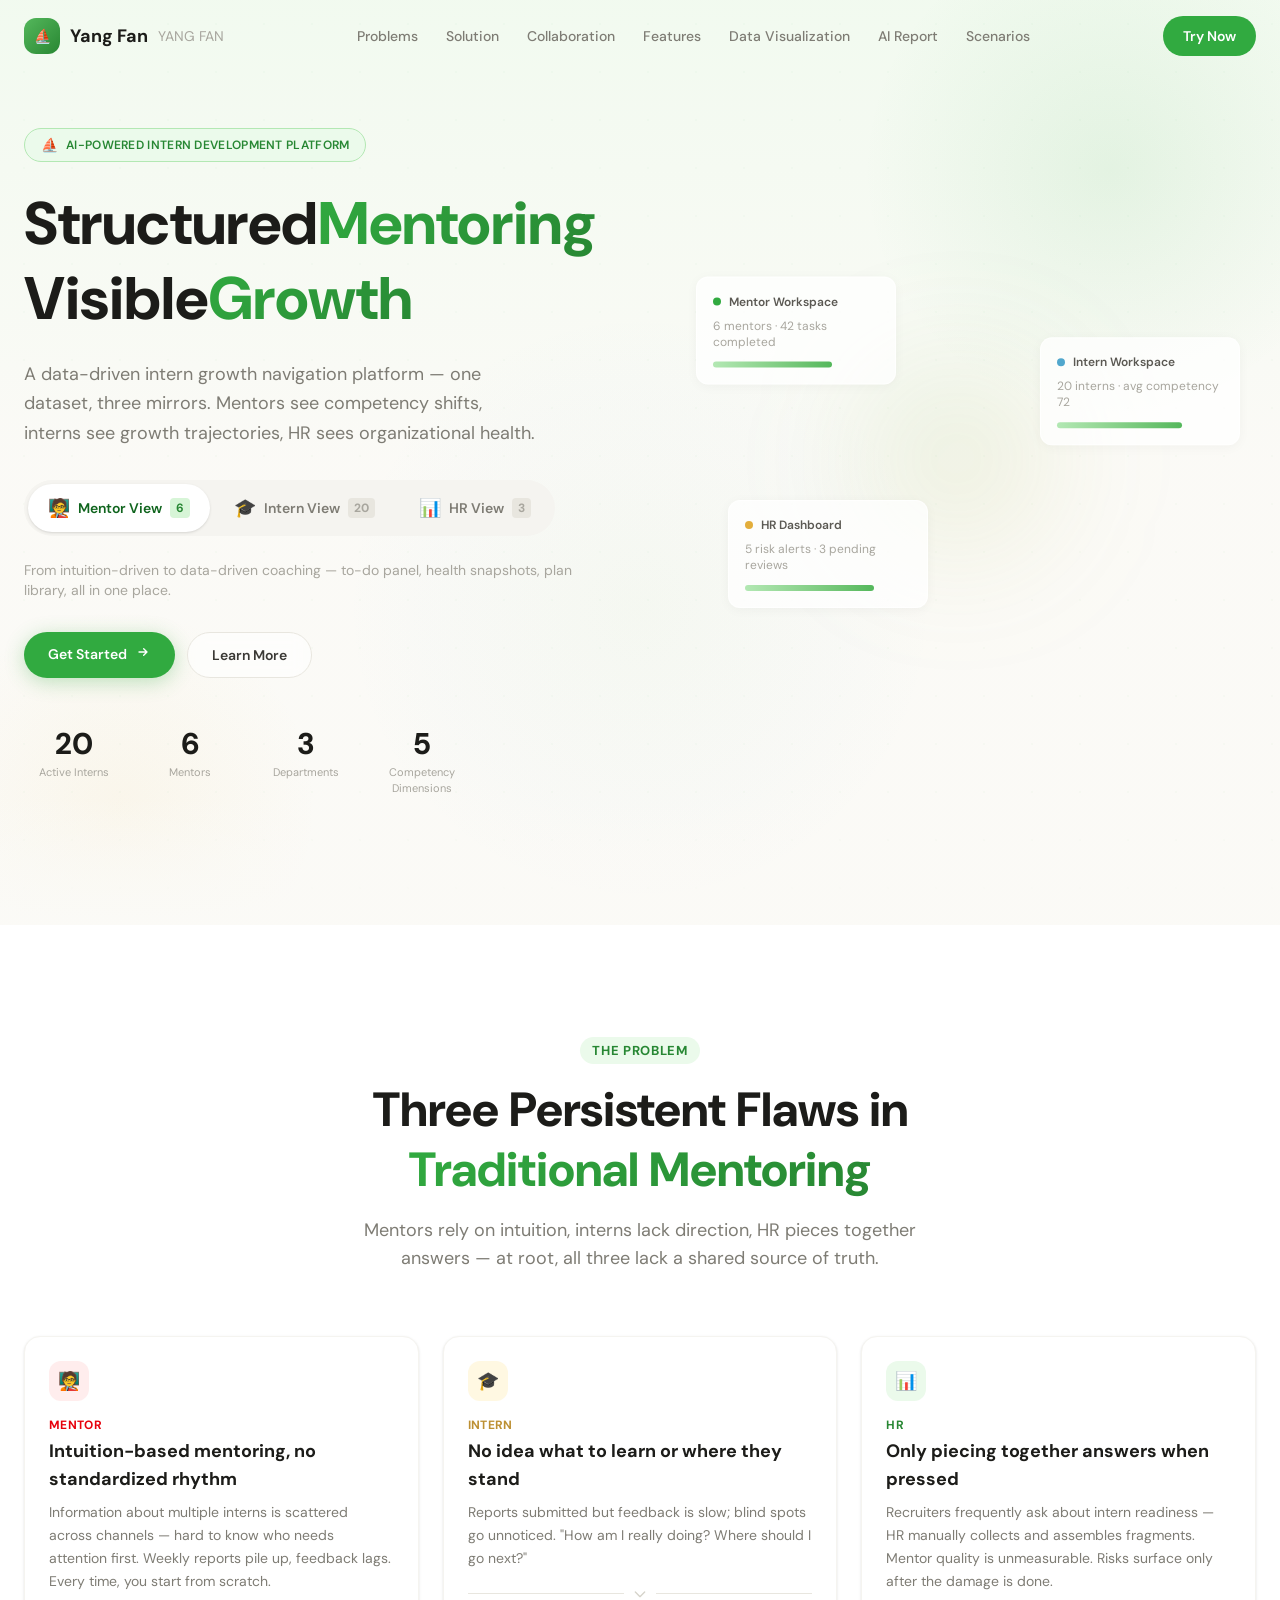
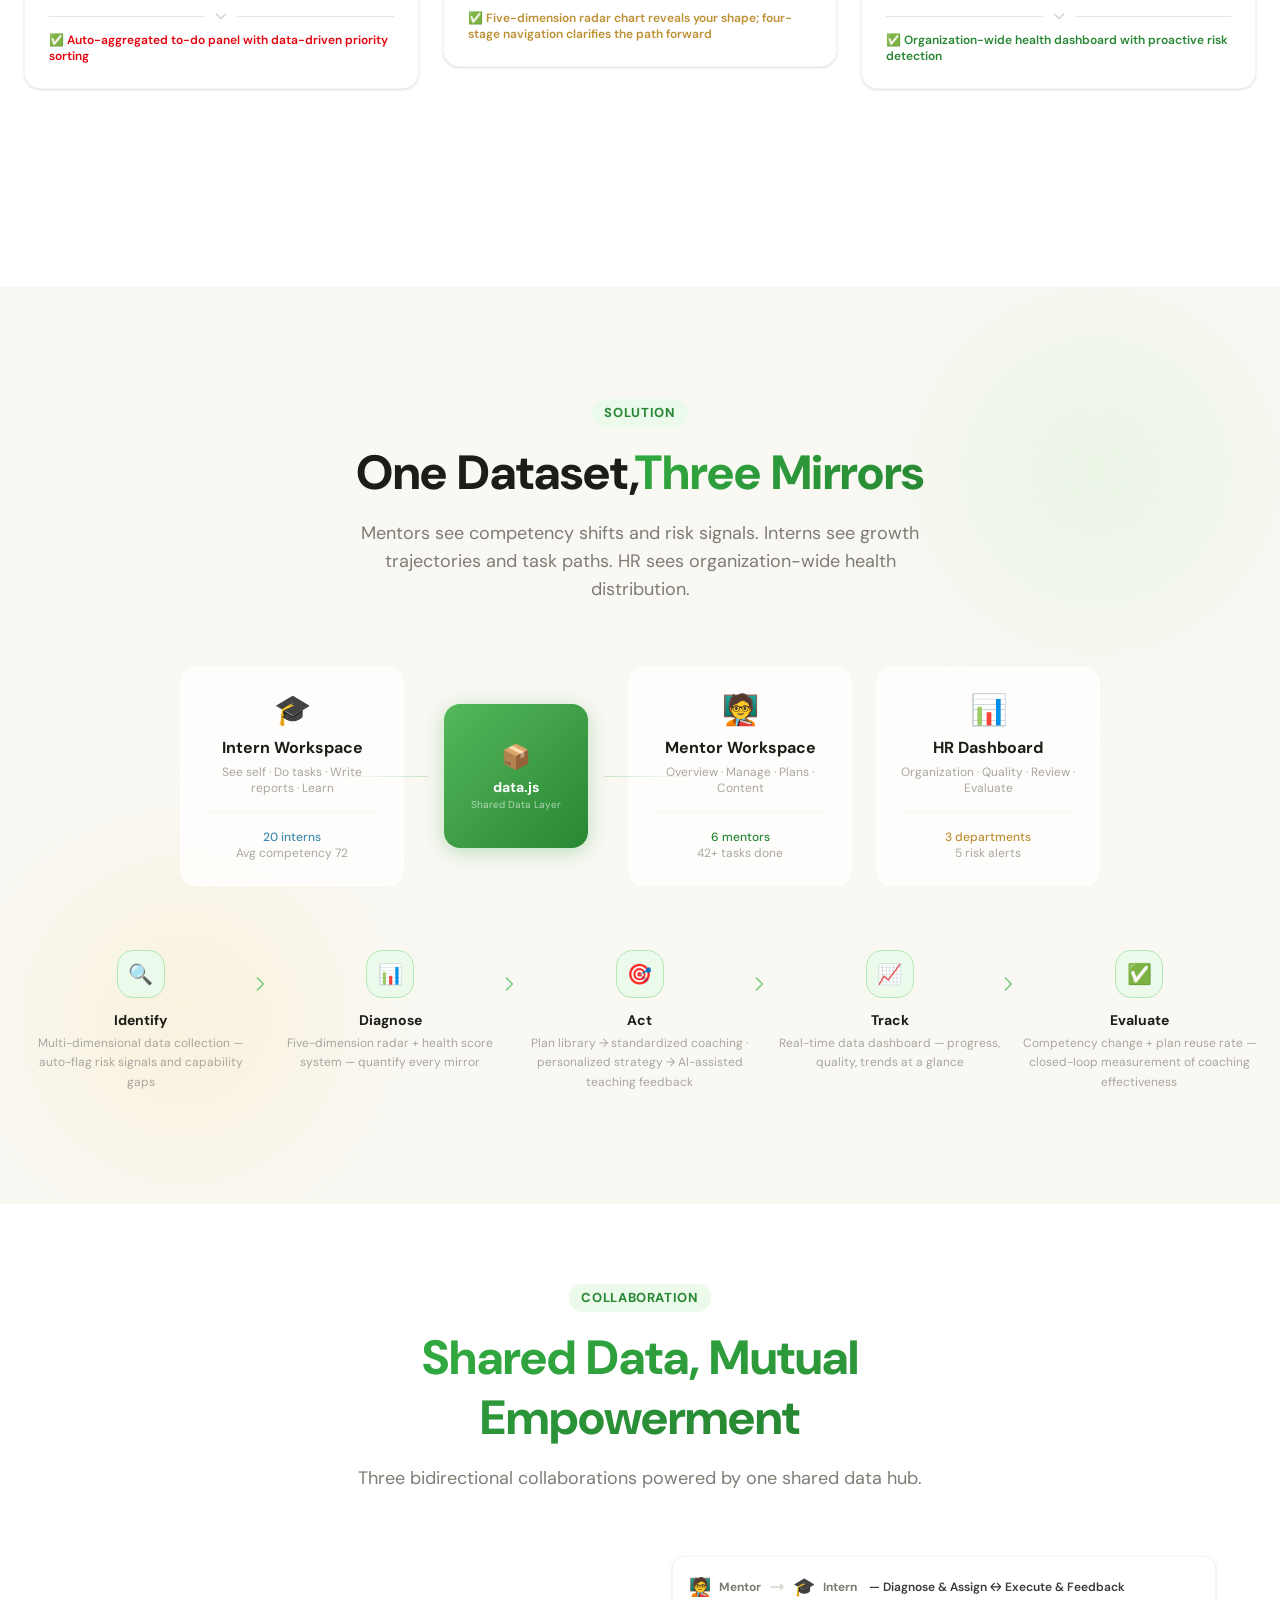
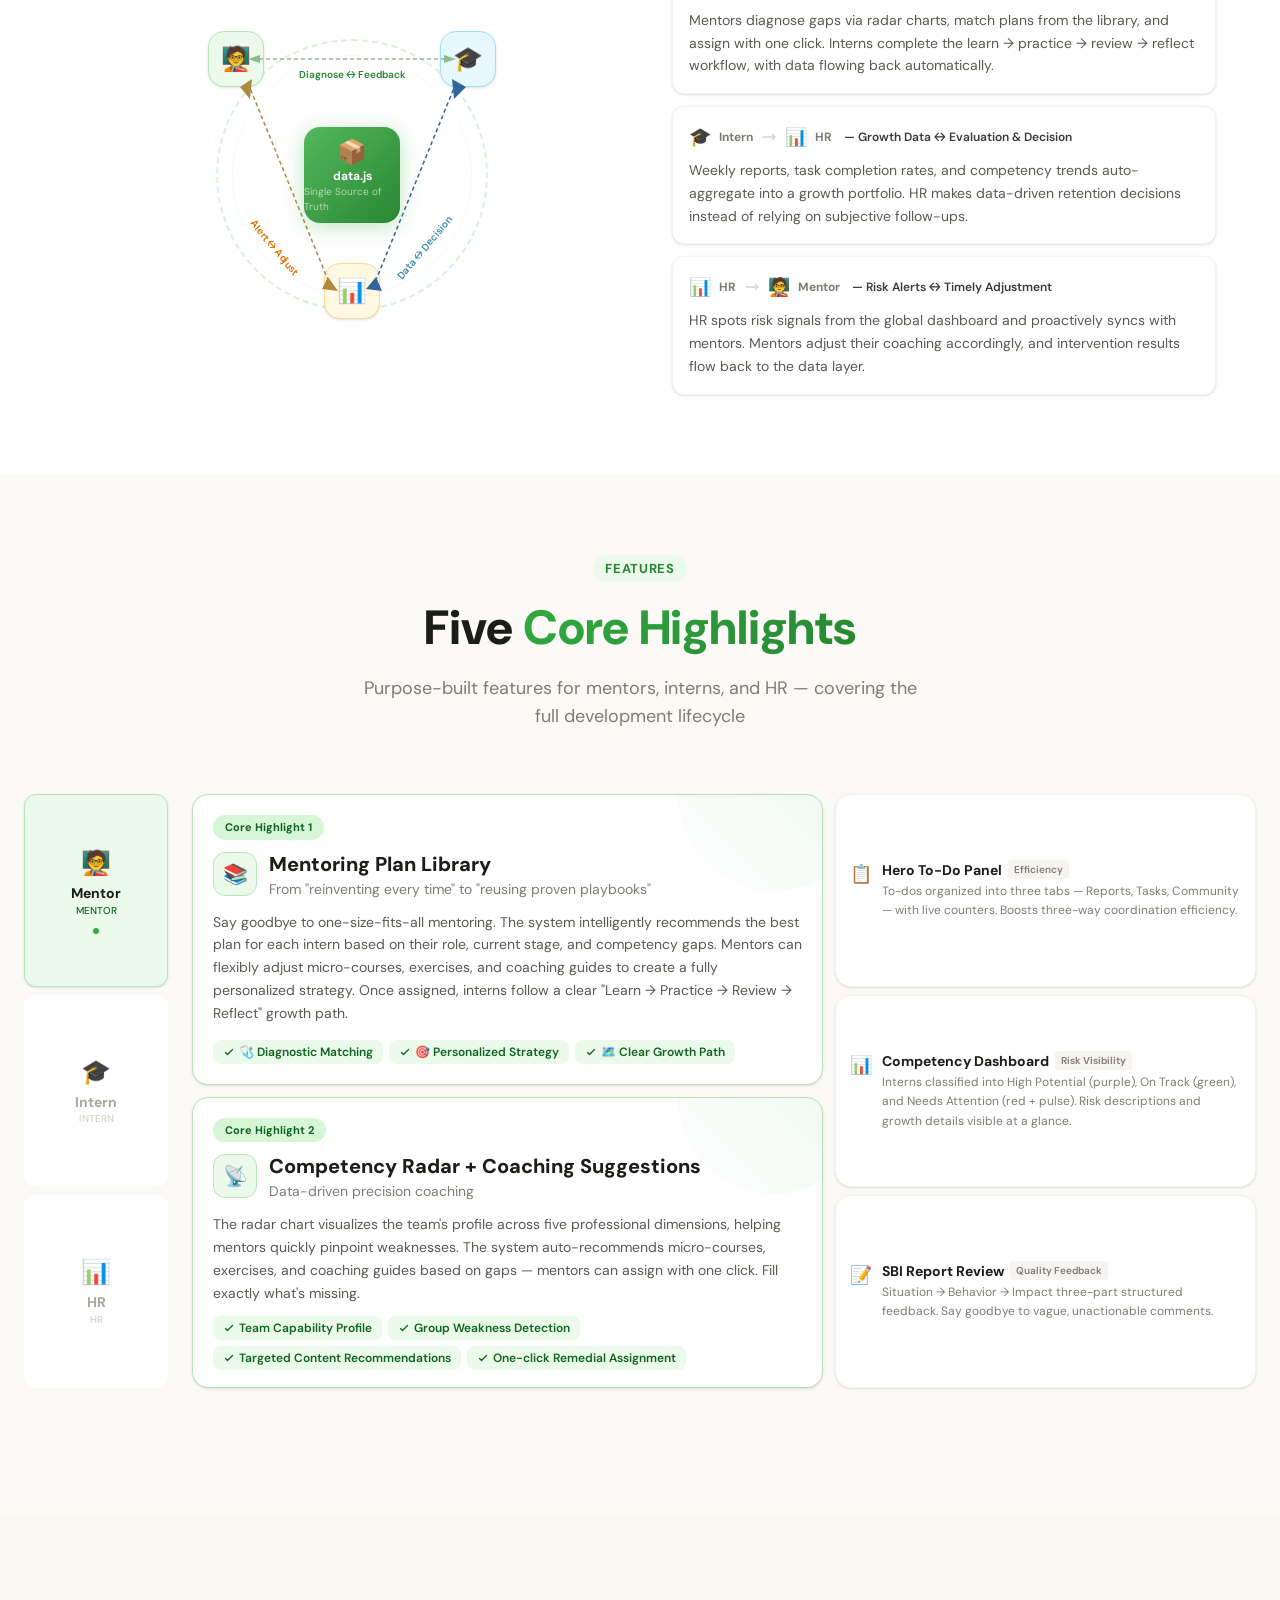
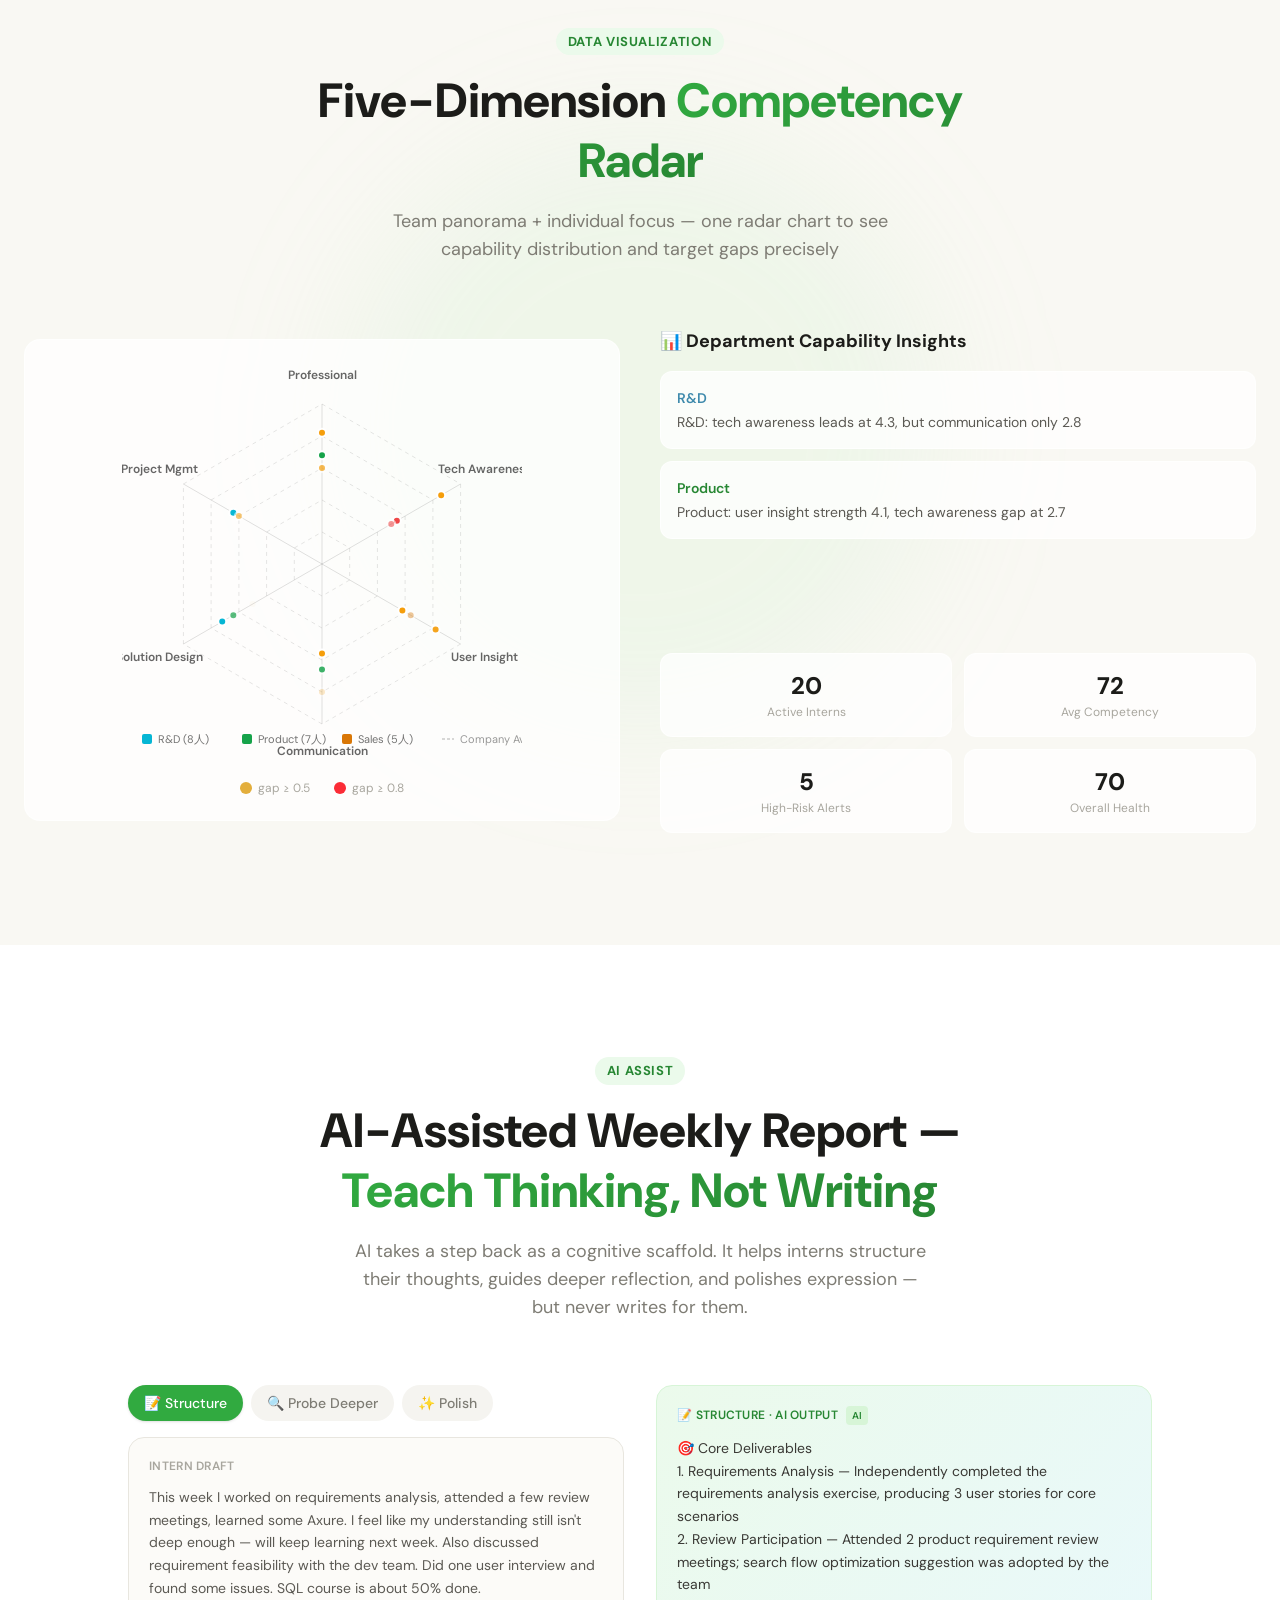
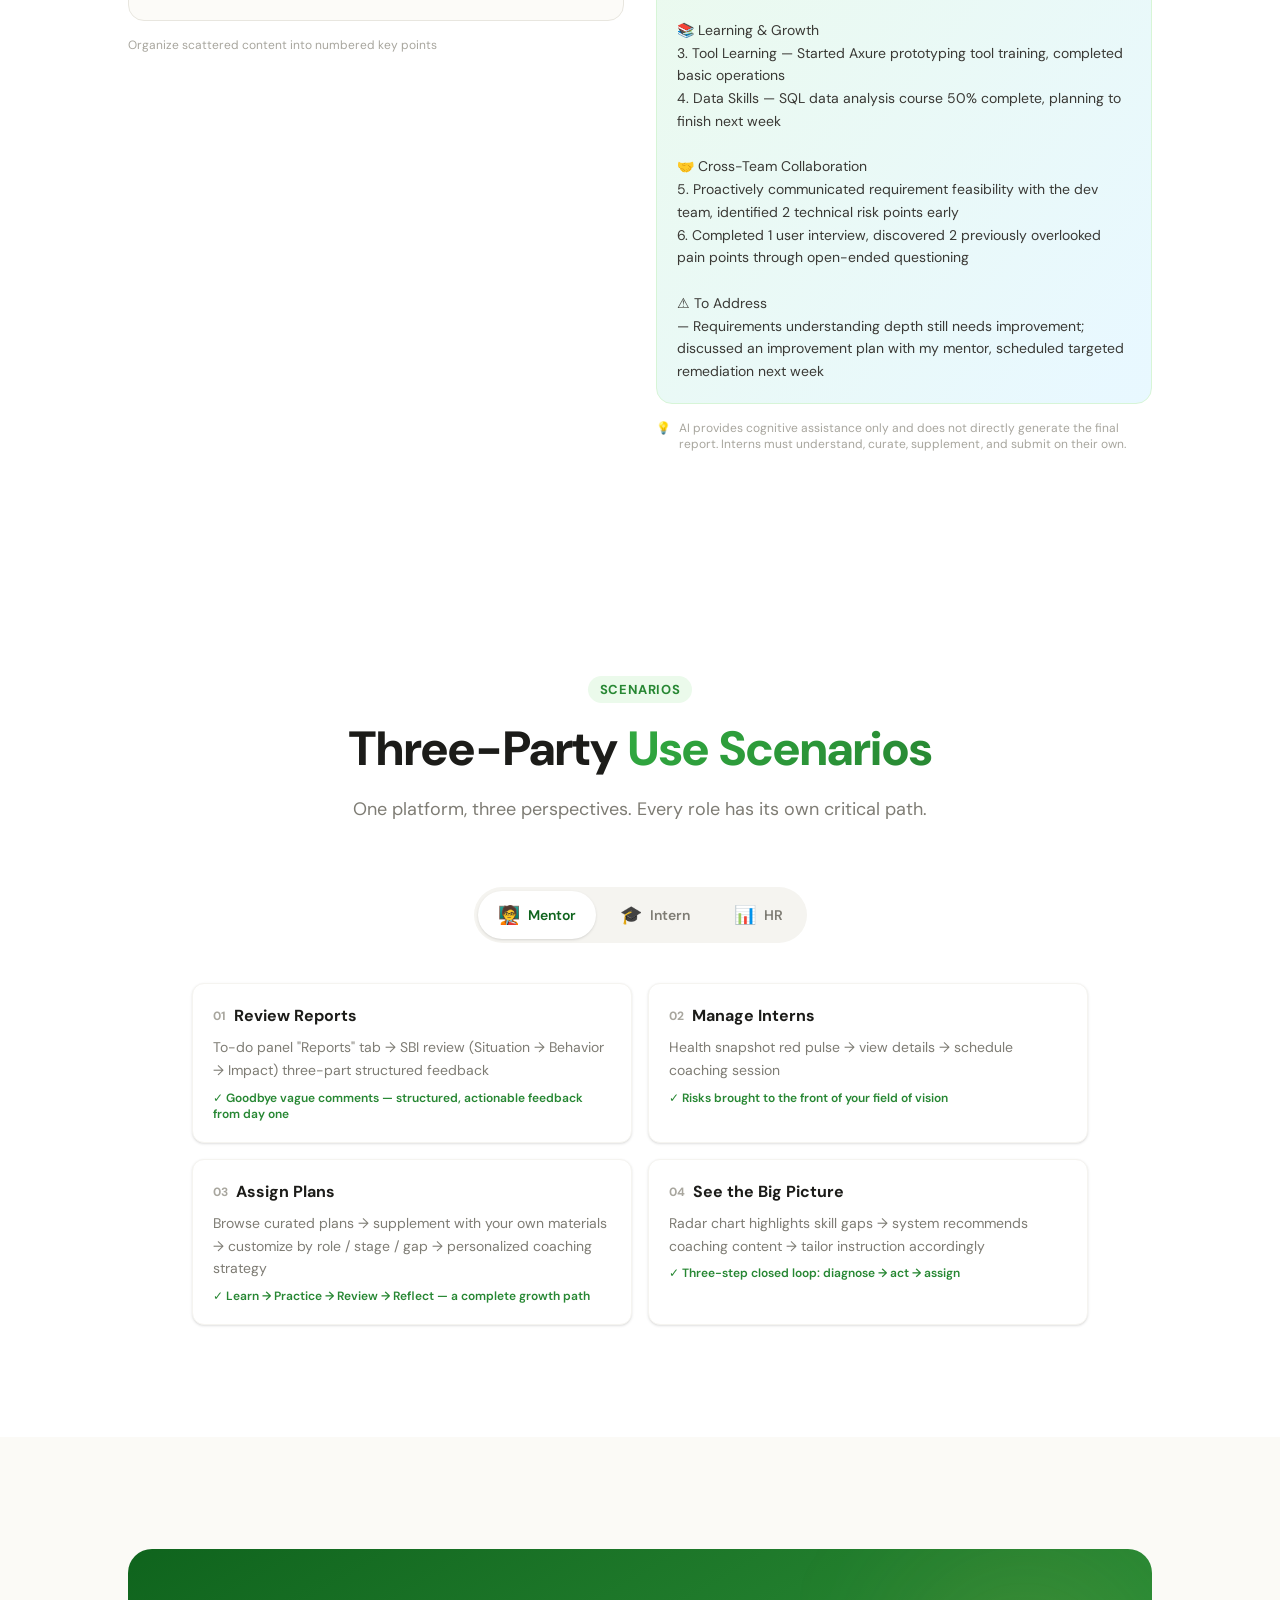
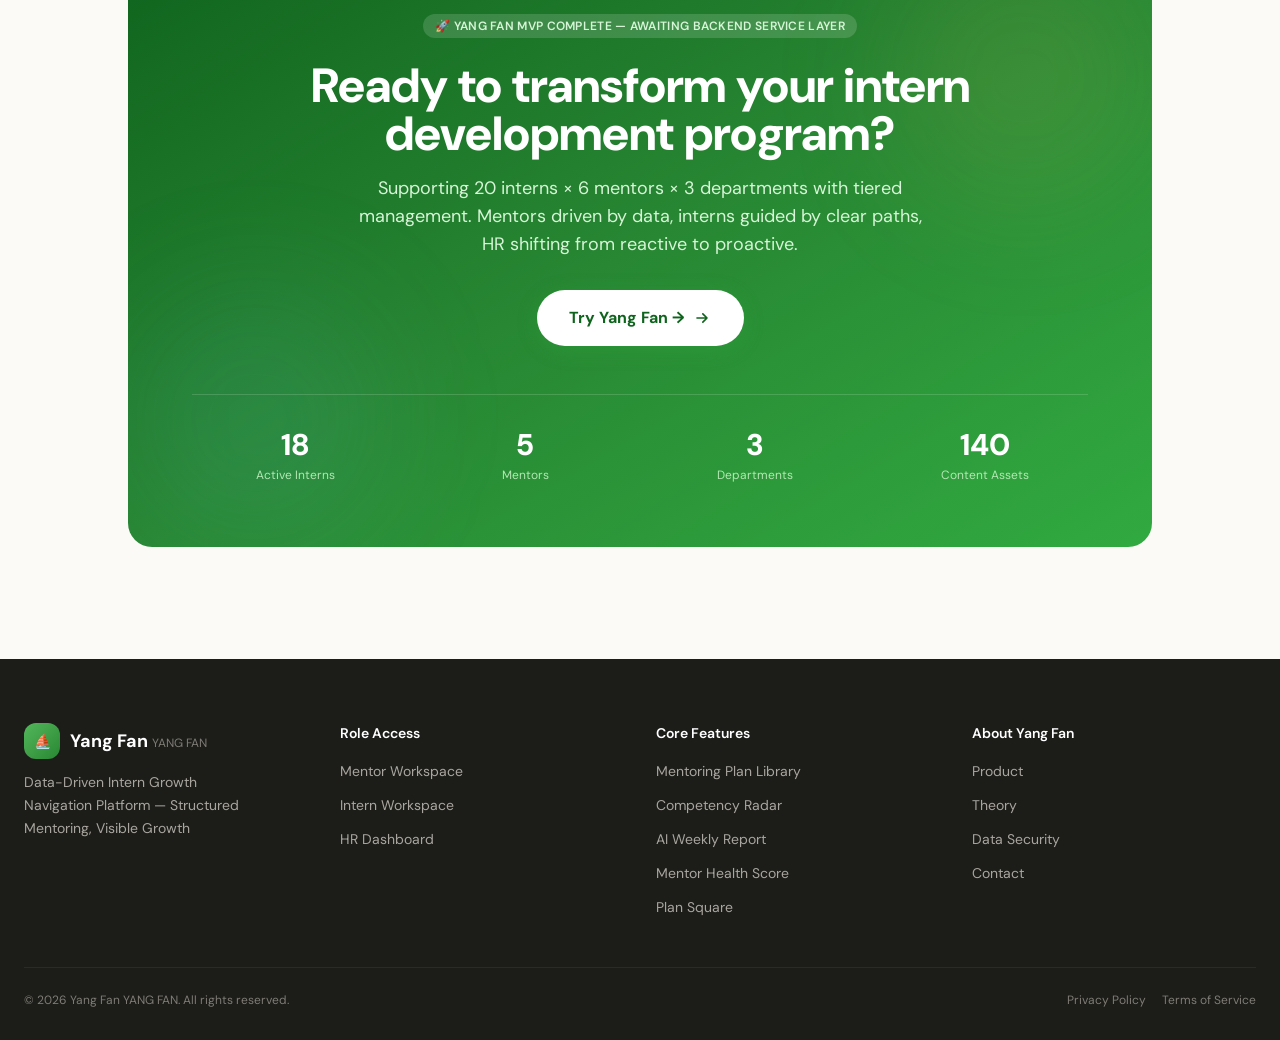
==== index.html @ 4fd3e57e "Deploy yangfan-demo-en demo" ====
<!DOCTYPE html>
<html lang="en">
<head>
  <meta charset="UTF-8" />
  <meta name="viewport" content="width=device-width, initial-scale=1.0" />
  <title>YANG FAN — AI-Driven Intern Growth Platform</title>
  <link rel="preconnect" href="https://fonts.googleapis.com" />
  <link rel="preconnect" href="https://fonts.gstatic.com" crossorigin />
  <link href="https://fonts.googleapis.com/css2?family=DM+Sans:opsz,wght@9..40,400;9..40,500;9..40,600;9..40,700;9..40,800&display=swap" rel="stylesheet" />
  <script type="module" crossorigin src="./assets/index-B3K6HtOh.js"></script>
  <link rel="stylesheet" crossorigin href="./assets/index-Dbjh-Jxw.css">
</head>
<body>
  <div id="root"></div>
</body>
</html>
---- assets/index-Dbjh-Jxw.css ----
/*! tailwindcss v4.3.1 | MIT License | https://tailwindcss.com */@layer properties{@supports (((-webkit-hyphens:none)) and (not (margin-trim:inline))) or ((-moz-orient:inline) and (not (color:rgb(from red r g b)))){*,:before,:after,::backdrop{--tw-translate-x:0;--tw-translate-y:0;--tw-translate-z:0;--tw-rotate-x:initial;--tw-rotate-y:initial;--tw-rotate-z:initial;--tw-skew-x:initial;--tw-skew-y:initial;--tw-space-y-reverse:0;--tw-border-style:solid;--tw-gradient-position:initial;--tw-gradient-from:#0000;--tw-gradient-via:#0000;--tw-gradient-to:#0000;--tw-gradient-stops:initial;--tw-gradient-via-stops:initial;--tw-gradient-from-position:0%;--tw-gradient-via-position:50%;--tw-gradient-to-position:100%;--tw-leading:initial;--tw-font-weight:initial;--tw-tracking:initial;--tw-shadow:0 0 #0000;--tw-shadow-color:initial;--tw-shadow-alpha:100%;--tw-inset-shadow:0 0 #0000;--tw-inset-shadow-color:initial;--tw-inset-shadow-alpha:100%;--tw-ring-color:initial;--tw-ring-shadow:0 0 #0000;--tw-inset-ring-color:initial;--tw-inset-ring-shadow:0 0 #0000;--tw-ring-inset:initial;--tw-ring-offset-width:0px;--tw-ring-offset-color:#fff;--tw-ring-offset-shadow:0 0 #0000;--tw-outline-style:solid;--tw-blur:initial;--tw-brightness:initial;--tw-contrast:initial;--tw-grayscale:initial;--tw-hue-rotate:initial;--tw-invert:initial;--tw-opacity:initial;--tw-saturate:initial;--tw-sepia:initial;--tw-drop-shadow:initial;--tw-drop-shadow-color:initial;--tw-drop-shadow-alpha:100%;--tw-drop-shadow-size:initial;--tw-backdrop-blur:initial;--tw-backdrop-brightness:initial;--tw-backdrop-contrast:initial;--tw-backdrop-grayscale:initial;--tw-backdrop-hue-rotate:initial;--tw-backdrop-invert:initial;--tw-backdrop-opacity:initial;--tw-backdrop-saturate:initial;--tw-backdrop-sepia:initial;--tw-duration:initial;--tw-ease:initial;--tw-scale-x:1;--tw-scale-y:1;--tw-scale-z:1}}}@layer theme{:root,:host{--font-sans:"DM Sans", "Inter", system-ui, -apple-system, "PingFang SC", "Microsoft YaHei", sans-serif;--font-mono:ui-monospace, SFMono-Regular, Menlo, Monaco, Consolas, "Liberation Mono", "Courier New", monospace;--color-red-200:oklch(88.5% .062 18.334);--color-red-500:oklch(63.7% .237 25.331);--color-red-600:oklch(57.7% .245 27.325);--color-amber-600:oklch(66.6% .179 58.318);--color-yellow-50:oklch(98% .03 90);--color-yellow-100:oklch(95% .07 88);--color-yellow-200:oklch(90% .1 86);--color-yellow-400:oklch(82% .13 85);--color-yellow-500:oklch(78% .14 83);--color-yellow-600:oklch(68% .12 82);--color-yellow-700:oklch(56% .1 80);--color-green-50:oklch(97% .025 145);--color-green-100:oklch(94% .05 145);--color-green-200:oklch(88% .09 145);--color-green-300:oklch(78% .13 145);--color-green-400:oklch(70% .16 145);--color-green-500:oklch(65% .18 145);--color-green-600:oklch(55% .15 145);--color-green-700:oklch(44% .13 145);--color-sky-50:oklch(97% .02 230);--color-sky-100:oklch(93% .04 230);--color-sky-200:oklch(87% .07 230);--color-sky-400:oklch(74% .1 230);--color-sky-500:oklch(69% .1 230);--color-sky-600:oklch(60% .09 230);--color-sky-700:oklch(48% .07 230);--color-neutral-50:oklch(98.8% .004 96);--color-neutral-100:oklch(96.8% .006 96);--color-neutral-200:oklch(92.5% .01 96);--color-neutral-300:oklch(86.5% .012 96);--color-neutral-400:oklch(72.5% .012 96);--color-neutral-500:oklch(58.5% .012 96);--color-neutral-600:oklch(46.5% .01 96);--color-neutral-700:oklch(34.5% .008 96);--color-neutral-800:oklch(22.5% .006 96);--color-white:#fff;--spacing:.25rem;--container-md:28rem;--container-lg:32rem;--container-xl:36rem;--container-2xl:42rem;--container-4xl:56rem;--container-5xl:64rem;--container-6xl:72rem;--container-7xl:80rem;--text-xs:.75rem;--text-xs--line-height:calc(1 / .75);--text-sm:.875rem;--text-sm--line-height:calc(1.25 / .875);--text-base:1rem;--text-base--line-height: 1.5 ;--text-lg:1.125rem;--text-lg--line-height:calc(1.75 / 1.125);--text-xl:1.25rem;--text-xl--line-height:calc(1.75 / 1.25);--text-2xl:1.5rem;--text-2xl--line-height:calc(2 / 1.5);--text-3xl:1.875rem;--text-3xl--line-height: 1.2 ;--text-4xl:2.25rem;--text-4xl--line-height:calc(2.5 / 2.25);--text-5xl:3rem;--text-5xl--line-height:1;--text-6xl:3.75rem;--text-6xl--line-height:1;--font-weight-normal:400;--font-weight-medium:500;--font-weight-semibold:600;--font-weight-bold:700;--font-weight-extrabold:800;--tracking-wide:.025em;--tracking-wider:.05em;--leading-tight:1.25;--leading-normal:1.5;--leading-relaxed:1.625;--radius-lg:.5rem;--radius-xl:.75rem;--radius-2xl:1rem;--radius-3xl:1.5rem;--shadow-xs:0 1px 2px 0 #0000000d;--shadow-sm:0 1px 3px 0 #0000001a, 0 1px 2px -1px #0000001a;--shadow-md:0 4px 6px -1px #0000001a, 0 2px 4px -2px #0000001a;--shadow-lg:0 10px 15px -3px #0000001a, 0 4px 6px -4px #0000001a;--shadow-xl:0 20px 25px -5px #0000001a, 0 8px 10px -6px #0000001a;--ease-in:cubic-bezier(.4, 0, 1, 1);--ease-out:cubic-bezier(0, 0, .2, 1);--ease-in-out:cubic-bezier(.4, 0, .2, 1);--blur-sm:8px;--blur-xl:24px;--blur-3xl:64px;--default-transition-duration:.15s;--default-transition-timing-function:cubic-bezier(.4, 0, .2, 1);--default-font-family:var(--font-sans);--default-mono-font-family:var(--font-mono);--color-danger-light:oklch(96% .02 18);--color-bg:oklch(98.5% .005 96);--color-bg-warm:oklch(97.8% .006 96);--shadow-card:0 4px 20px oklch(0% 0 0/.06)}}@layer base{*,:after,:before,::backdrop{box-sizing:border-box;border:0 solid;margin:0;padding:0}::file-selector-button{box-sizing:border-box;border:0 solid;margin:0;padding:0}html,:host{-webkit-text-size-adjust:100%;-moz-tab-size:4;tab-size:4;line-height:1.5;font-family:var(--default-font-family,ui-sans-serif, system-ui, sans-serif, "Apple Color Emoji", "Segoe UI Emoji", "Segoe UI Symbol", "Noto Color Emoji");font-feature-settings:var(--default-font-feature-settings,normal);font-variation-settings:var(--default-font-variation-settings,normal);-webkit-tap-highlight-color:transparent}hr{height:0;color:inherit;border-top-width:1px}abbr:where([title]){-webkit-text-decoration:underline dotted;text-decoration:underline dotted}h1,h2,h3,h4,h5,h6{font-size:inherit;font-weight:inherit}a{color:inherit;-webkit-text-decoration:inherit;text-decoration:inherit}b,strong{font-weight:bolder}code,kbd,samp,pre{font-family:var(--default-mono-font-family,ui-monospace, SFMono-Regular, Menlo, Monaco, Consolas, "Liberation Mono", "Courier New", monospace);font-feature-settings:var(--default-mono-font-feature-settings,normal);font-variation-settings:var(--default-mono-font-variation-settings,normal);font-size:1em}small{font-size:80%}sub,sup{vertical-align:baseline;font-size:75%;line-height:0;position:relative}sub{bottom:-.25em}sup{top:-.5em}table{text-indent:0;border-color:inherit;border-collapse:collapse}:-moz-focusring{outline:auto}progress{vertical-align:baseline}summary{display:list-item}ol,ul,menu{list-style:none}img,svg,video,canvas,audio,iframe,embed,object{vertical-align:middle;display:block}img,video{max-width:100%;height:auto}button,input,select,optgroup,textarea{font:inherit;font-feature-settings:inherit;font-variation-settings:inherit;letter-spacing:inherit;color:inherit;opacity:1;background-color:#0000;border-radius:0}::file-selector-button{font:inherit;font-feature-settings:inherit;font-variation-settings:inherit;letter-spacing:inherit;color:inherit;opacity:1;background-color:#0000;border-radius:0}:where(select:is([multiple],[size])) optgroup{font-weight:bolder}:where(select:is([multiple],[size])) optgroup option{padding-inline-start:20px}::file-selector-button{margin-inline-end:4px}::placeholder{opacity:1}@supports (not ((-webkit-appearance:-apple-pay-button))) or (contain-intrinsic-size:1px){::placeholder{color:currentColor}@supports (color:color-mix(in lab,red,red)){::placeholder{color:color-mix(in oklab,currentcolor 50%,transparent)}}}textarea{resize:vertical}::-webkit-search-decoration{-webkit-appearance:none}::-webkit-date-and-time-value{min-height:1lh;text-align:inherit}::-webkit-datetime-edit{display:inline-flex}::-webkit-datetime-edit-fields-wrapper{padding:0}::-webkit-datetime-edit{padding-block:0}::-webkit-datetime-edit-year-field{padding-block:0}::-webkit-datetime-edit-month-field{padding-block:0}::-webkit-datetime-edit-day-field{padding-block:0}::-webkit-datetime-edit-hour-field{padding-block:0}::-webkit-datetime-edit-minute-field{padding-block:0}::-webkit-datetime-edit-second-field{padding-block:0}::-webkit-datetime-edit-millisecond-field{padding-block:0}::-webkit-datetime-edit-meridiem-field{padding-block:0}::-webkit-calendar-picker-indicator{line-height:1}:-moz-ui-invalid{box-shadow:none}button,input:where([type=button],[type=reset],[type=submit]){-webkit-appearance:button;-moz-appearance:button;appearance:button}::file-selector-button{-webkit-appearance:button;-moz-appearance:button;appearance:button}::-webkit-inner-spin-button{height:auto}::-webkit-outer-spin-button{height:auto}[hidden]:where(:not([hidden=until-found])){display:none!important}html{scroll-behavior:smooth;font-family:var(--font-sans)}body{background-color:var(--color-bg);color:var(--color-neutral-800);-webkit-font-smoothing:antialiased;-moz-osx-font-smoothing:grayscale}::selection{color:var(--color-green-700);background-color:#31aa4033}}@layer components;@layer utilities{.pointer-events-none{pointer-events:none}.collapse{visibility:collapse}.visible{visibility:visible}.absolute{position:absolute}.fixed{position:fixed}.relative{position:relative}.inset-0{top:0;right:0;bottom:0;left:0}.inset-2{inset:calc(var(--spacing) * 2)}.inset-6{inset:calc(var(--spacing) * 6)}.-top-20{top:calc(var(--spacing) * -20)}.top-0{top:0}.top-1\/2{top:50%}.top-1\/3{top:33.3333%}.top-4{top:calc(var(--spacing) * 4)}.top-6{top:calc(var(--spacing) * 6)}.top-9{top:calc(var(--spacing) * 9)}.top-10{top:calc(var(--spacing) * 10)}.top-20{top:calc(var(--spacing) * 20)}.-right-3{right:calc(var(--spacing) * -3)}.-right-20{right:calc(var(--spacing) * -20)}.-right-28{right:calc(var(--spacing) * -28)}.right-0{right:0}.right-4{right:calc(var(--spacing) * 4)}.right-8{right:calc(var(--spacing) * 8)}.right-10{right:calc(var(--spacing) * 10)}.-bottom-20{bottom:calc(var(--spacing) * -20)}.bottom-0{bottom:0}.bottom-10{bottom:calc(var(--spacing) * 10)}.bottom-12{bottom:calc(var(--spacing) * 12)}.bottom-16{bottom:calc(var(--spacing) * 16)}.-left-20{left:calc(var(--spacing) * -20)}.-left-28{left:calc(var(--spacing) * -28)}.left-0{left:0}.left-1\/2{left:50%}.left-8{left:calc(var(--spacing) * 8)}.left-10{left:calc(var(--spacing) * 10)}.left-16{left:calc(var(--spacing) * 16)}.z-10{z-index:10}.z-50{z-index:50}.col-span-2{grid-column:span 2/span 2}.container{width:100%}@media(min-width:40rem){.container{max-width:40rem}}@media(min-width:48rem){.container{max-width:48rem}}@media(min-width:64rem){.container{max-width:64rem}}@media(min-width:80rem){.container{max-width:80rem}}@media(min-width:96rem){.container{max-width:96rem}}.mx-auto{margin-inline:auto}.mt-0\.5{margin-top:calc(var(--spacing) * .5)}.mt-1{margin-top:var(--spacing)}.mt-2{margin-top:calc(var(--spacing) * 2)}.mt-3{margin-top:calc(var(--spacing) * 3)}.mt-4{margin-top:calc(var(--spacing) * 4)}.mt-12{margin-top:calc(var(--spacing) * 12)}.mt-auto{margin-top:auto}.mb-0\.5{margin-bottom:calc(var(--spacing) * .5)}.mb-1{margin-bottom:var(--spacing)}.mb-2{margin-bottom:calc(var(--spacing) * 2)}.mb-3{margin-bottom:calc(var(--spacing) * 3)}.mb-4{margin-bottom:calc(var(--spacing) * 4)}.mb-6{margin-bottom:calc(var(--spacing) * 6)}.mb-8{margin-bottom:calc(var(--spacing) * 8)}.mb-10{margin-bottom:calc(var(--spacing) * 10)}.mb-12{margin-bottom:calc(var(--spacing) * 12)}.mb-16{margin-bottom:calc(var(--spacing) * 16)}.ml-1{margin-left:var(--spacing)}.ml-2{margin-left:calc(var(--spacing) * 2)}.block{display:block}.contents{display:contents}.flex{display:flex}.grid{display:grid}.hidden{display:none}.inline{display:inline}.inline-block{display:inline-block}.inline-flex{display:inline-flex}.table{display:table}.table-row{display:table-row}.h-1\.5{height:calc(var(--spacing) * 1.5)}.h-2{height:calc(var(--spacing) * 2)}.h-3{height:calc(var(--spacing) * 3)}.h-4{height:calc(var(--spacing) * 4)}.h-5{height:calc(var(--spacing) * 5)}.h-9{height:calc(var(--spacing) * 9)}.h-10{height:calc(var(--spacing) * 10)}.h-11{height:calc(var(--spacing) * 11)}.h-12{height:calc(var(--spacing) * 12)}.h-14{height:calc(var(--spacing) * 14)}.h-16{height:calc(var(--spacing) * 16)}.h-24{height:calc(var(--spacing) * 24)}.h-28{height:calc(var(--spacing) * 28)}.h-32{height:calc(var(--spacing) * 32)}.h-48{height:calc(var(--spacing) * 48)}.h-64{height:calc(var(--spacing) * 64)}.h-72{height:calc(var(--spacing) * 72)}.h-\[400px\]{height:400px}.h-\[500px\]{height:500px}.h-\[600px\]{height:600px}.h-auto{height:auto}.h-full{height:100%}.h-px{height:1px}.min-h-\[280px\]{min-height:280px}.min-h-screen{min-height:100vh}.w-1\.5{width:calc(var(--spacing) * 1.5)}.w-2{width:calc(var(--spacing) * 2)}.w-3{width:calc(var(--spacing) * 3)}.w-4{width:calc(var(--spacing) * 4)}.w-5{width:calc(var(--spacing) * 5)}.w-9{width:calc(var(--spacing) * 9)}.w-10{width:calc(var(--spacing) * 10)}.w-11{width:calc(var(--spacing) * 11)}.w-12{width:calc(var(--spacing) * 12)}.w-14{width:calc(var(--spacing) * 14)}.w-24{width:calc(var(--spacing) * 24)}.w-28{width:calc(var(--spacing) * 28)}.w-48{width:calc(var(--spacing) * 48)}.w-64{width:calc(var(--spacing) * 64)}.w-72{width:calc(var(--spacing) * 72)}.w-\[400px\]{width:400px}.w-\[500px\]{width:500px}.w-\[600px\]{width:600px}.w-full{width:100%}.max-w-2xl{max-width:var(--container-2xl)}.max-w-4xl{max-width:var(--container-4xl)}.max-w-5xl{max-width:var(--container-5xl)}.max-w-6xl{max-width:var(--container-6xl)}.max-w-7xl{max-width:var(--container-7xl)}.max-w-56{max-width:calc(var(--spacing) * 56)}.max-w-\[400px\]{max-width:400px}.max-w-lg{max-width:var(--container-lg)}.max-w-md{max-width:var(--container-md)}.max-w-xl{max-width:var(--container-xl)}.min-w-0{min-width:0}.flex-1{flex:1}.flex-shrink{flex-shrink:1}.shrink-0{flex-shrink:0}.-translate-x-1\/2{--tw-translate-x: -50% ;translate:var(--tw-translate-x) var(--tw-translate-y)}.translate-x-1\/4{--tw-translate-x: 25% ;translate:var(--tw-translate-x) var(--tw-translate-y)}.-translate-y-1\/2{--tw-translate-y: -50% ;translate:var(--tw-translate-x) var(--tw-translate-y)}.-rotate-\[50deg\]{rotate:-50deg}.rotate-\[50deg\]{rotate:50deg}.transform{transform:var(--tw-rotate-x,) var(--tw-rotate-y,) var(--tw-rotate-z,) var(--tw-skew-x,) var(--tw-skew-y,)}.resize{resize:both}.grid-cols-1{grid-template-columns:repeat(1,minmax(0,1fr))}.grid-cols-2{grid-template-columns:repeat(2,minmax(0,1fr))}.grid-cols-4{grid-template-columns:repeat(4,minmax(0,1fr))}.flex-col{flex-direction:column}.flex-wrap{flex-wrap:wrap}.items-center{align-items:center}.items-start{align-items:flex-start}.justify-between{justify-content:space-between}.justify-center{justify-content:center}.gap-1{gap:var(--spacing)}.gap-1\.5{gap:calc(var(--spacing) * 1.5)}.gap-2{gap:calc(var(--spacing) * 2)}.gap-2\.5{gap:calc(var(--spacing) * 2.5)}.gap-3{gap:calc(var(--spacing) * 3)}.gap-4{gap:calc(var(--spacing) * 4)}.gap-6{gap:calc(var(--spacing) * 6)}.gap-8{gap:calc(var(--spacing) * 8)}.gap-10{gap:calc(var(--spacing) * 10)}.gap-12{gap:calc(var(--spacing) * 12)}:where(.space-y-2\.5>:not(:last-child)){--tw-space-y-reverse:0;margin-block-start:calc(calc(var(--spacing) * 2.5) * var(--tw-space-y-reverse));margin-block-end:calc(calc(var(--spacing) * 2.5) * calc(1 - var(--tw-space-y-reverse)))}:where(.space-y-4>:not(:last-child)){--tw-space-y-reverse:0;margin-block-start:calc(calc(var(--spacing) * 4) * var(--tw-space-y-reverse));margin-block-end:calc(calc(var(--spacing) * 4) * calc(1 - var(--tw-space-y-reverse)))}:where(.space-y-6>:not(:last-child)){--tw-space-y-reverse:0;margin-block-start:calc(calc(var(--spacing) * 6) * var(--tw-space-y-reverse));margin-block-end:calc(calc(var(--spacing) * 6) * calc(1 - var(--tw-space-y-reverse)))}.self-start{align-self:flex-start}.overflow-hidden{overflow:hidden}.rounded{border-radius:.25rem}.rounded-2xl{border-radius:var(--radius-2xl)}.rounded-3xl{border-radius:var(--radius-3xl)}.rounded-full{border-radius:3.40282e38px}.rounded-lg{border-radius:var(--radius-lg)}.rounded-xl{border-radius:var(--radius-xl)}.border{border-style:var(--tw-border-style);border-width:1px}.border-2{border-style:var(--tw-border-style);border-width:2px}.border-t{border-top-style:var(--tw-border-style);border-top-width:1px}.border-dashed{--tw-border-style:dashed;border-style:dashed}.border-green-100{border-color:var(--color-green-100)}.border-green-100\/30{border-color:#d7f5d74d}@supports (color:color-mix(in lab,red,red)){.border-green-100\/30{border-color:color-mix(in oklab,var(--color-green-100) 30%,transparent)}}.border-green-200{border-color:var(--color-green-200)}.border-green-200\/50{border-color:#b3e8b380}@supports (color:color-mix(in lab,red,red)){.border-green-200\/50{border-color:color-mix(in oklab,var(--color-green-200) 50%,transparent)}}.border-neutral-100{border-color:var(--color-neutral-100)}.border-neutral-200{border-color:var(--color-neutral-200)}.border-neutral-700\/50{border-color:#3a393580}@supports (color:color-mix(in lab,red,red)){.border-neutral-700\/50{border-color:color-mix(in oklab,var(--color-neutral-700) 50%,transparent)}}.border-red-200{border-color:var(--color-red-200)}.border-sky-100{border-color:var(--color-sky-100)}.border-sky-200{border-color:var(--color-sky-200)}.border-transparent{border-color:#0000}.border-white\/15{border-color:#ffffff26}@supports (color:color-mix(in lab,red,red)){.border-white\/15{border-color:color-mix(in oklab,var(--color-white) 15%,transparent)}}.border-white\/20{border-color:#fff3}@supports (color:color-mix(in lab,red,red)){.border-white\/20{border-color:color-mix(in oklab,var(--color-white) 20%,transparent)}}.border-white\/80{border-color:#fffc}@supports (color:color-mix(in lab,red,red)){.border-white\/80{border-color:color-mix(in oklab,var(--color-white) 80%,transparent)}}.border-yellow-100{border-color:var(--color-yellow-100)}.border-yellow-200{border-color:var(--color-yellow-200)}.border-t-green-500{border-top-color:var(--color-green-500)}.border-t-red-500{border-top-color:var(--color-red-500)}.border-t-yellow-500{border-top-color:var(--color-yellow-500)}.bg-bg{background-color:var(--color-bg)}.bg-bg-warm{background-color:var(--color-bg-warm)}.bg-danger-light{background-color:var(--color-danger-light)}.bg-green-50{background-color:var(--color-green-50)}.bg-green-100{background-color:var(--color-green-100)}.bg-green-200\/15{background-color:#b3e8b326}@supports (color:color-mix(in lab,red,red)){.bg-green-200\/15{background-color:color-mix(in oklab,var(--color-green-200) 15%,transparent)}}.bg-green-200\/20{background-color:#b3e8b333}@supports (color:color-mix(in lab,red,red)){.bg-green-200\/20{background-color:color-mix(in oklab,var(--color-green-200) 20%,transparent)}}.bg-green-400{background-color:var(--color-green-400)}.bg-green-400\/30{background-color:#54b85b4d}@supports (color:color-mix(in lab,red,red)){.bg-green-400\/30{background-color:color-mix(in oklab,var(--color-green-400) 30%,transparent)}}.bg-green-500{background-color:var(--color-green-500)}.bg-green-500\/20{background-color:#31aa4033}@supports (color:color-mix(in lab,red,red)){.bg-green-500\/20{background-color:color-mix(in oklab,var(--color-green-500) 20%,transparent)}}.bg-green-500\/30{background-color:#31aa404d}@supports (color:color-mix(in lab,red,red)){.bg-green-500\/30{background-color:color-mix(in oklab,var(--color-green-500) 30%,transparent)}}.bg-neutral-50{background-color:var(--color-neutral-50)}.bg-neutral-100{background-color:var(--color-neutral-100)}.bg-neutral-200{background-color:var(--color-neutral-200)}.bg-neutral-800{background-color:var(--color-neutral-800)}.bg-red-500{background-color:var(--color-red-500)}.bg-sky-50{background-color:var(--color-sky-50)}.bg-sky-100{background-color:var(--color-sky-100)}.bg-sky-400\/10{background-color:#61b7de1a}@supports (color:color-mix(in lab,red,red)){.bg-sky-400\/10{background-color:color-mix(in oklab,var(--color-sky-400) 10%,transparent)}}.bg-sky-500{background-color:var(--color-sky-500)}.bg-transparent{background-color:#0000}.bg-white{background-color:var(--color-white)}.bg-white\/10{background-color:#ffffff1a}@supports (color:color-mix(in lab,red,red)){.bg-white\/10{background-color:color-mix(in oklab,var(--color-white) 10%,transparent)}}.bg-white\/15{background-color:#ffffff26}@supports (color:color-mix(in lab,red,red)){.bg-white\/15{background-color:color-mix(in oklab,var(--color-white) 15%,transparent)}}.bg-white\/50{background-color:#ffffff80}@supports (color:color-mix(in lab,red,red)){.bg-white\/50{background-color:color-mix(in oklab,var(--color-white) 50%,transparent)}}.bg-white\/60{background-color:#fff9}@supports (color:color-mix(in lab,red,red)){.bg-white\/60{background-color:color-mix(in oklab,var(--color-white) 60%,transparent)}}.bg-white\/80{background-color:#fffc}@supports (color:color-mix(in lab,red,red)){.bg-white\/80{background-color:color-mix(in oklab,var(--color-white) 80%,transparent)}}.bg-yellow-50{background-color:var(--color-yellow-50)}.bg-yellow-100{background-color:var(--color-yellow-100)}.bg-yellow-200\/20{background-color:#fcda9033}@supports (color:color-mix(in lab,red,red)){.bg-yellow-200\/20{background-color:color-mix(in oklab,var(--color-yellow-200) 20%,transparent)}}.bg-yellow-400\/10{background-color:#ebbd571a}@supports (color:color-mix(in lab,red,red)){.bg-yellow-400\/10{background-color:color-mix(in oklab,var(--color-yellow-400) 10%,transparent)}}.bg-yellow-500{background-color:var(--color-yellow-500)}.bg-gradient-to-b{--tw-gradient-position:to bottom in oklab;background-image:linear-gradient(var(--tw-gradient-stops))}.bg-gradient-to-bl{--tw-gradient-position:to bottom left in oklab;background-image:linear-gradient(var(--tw-gradient-stops))}.bg-gradient-to-br{--tw-gradient-position:to bottom right in oklab;background-image:linear-gradient(var(--tw-gradient-stops))}.bg-gradient-to-l{--tw-gradient-position:to left in oklab;background-image:linear-gradient(var(--tw-gradient-stops))}.bg-gradient-to-r{--tw-gradient-position:to right in oklab;background-image:linear-gradient(var(--tw-gradient-stops))}.bg-gradient-to-t{--tw-gradient-position:to top in oklab;background-image:linear-gradient(var(--tw-gradient-stops))}.from-bg{--tw-gradient-from:var(--color-bg);--tw-gradient-stops:var(--tw-gradient-via-stops,var(--tw-gradient-position), var(--tw-gradient-from) var(--tw-gradient-from-position), var(--tw-gradient-to) var(--tw-gradient-to-position))}.from-green-50{--tw-gradient-from:var(--color-green-50);--tw-gradient-stops:var(--tw-gradient-via-stops,var(--tw-gradient-position), var(--tw-gradient-from) var(--tw-gradient-from-position), var(--tw-gradient-to) var(--tw-gradient-to-position))}.from-green-50\/60{--tw-gradient-from:#ebfaeb99}@supports (color:color-mix(in lab,red,red)){.from-green-50\/60{--tw-gradient-from:color-mix(in oklab, var(--color-green-50) 60%, transparent)}}.from-green-50\/60{--tw-gradient-stops:var(--tw-gradient-via-stops,var(--tw-gradient-position), var(--tw-gradient-from) var(--tw-gradient-from-position), var(--tw-gradient-to) var(--tw-gradient-to-position))}.from-green-200{--tw-gradient-from:var(--color-green-200);--tw-gradient-stops:var(--tw-gradient-via-stops,var(--tw-gradient-position), var(--tw-gradient-from) var(--tw-gradient-from-position), var(--tw-gradient-to) var(--tw-gradient-to-position))}.from-green-400{--tw-gradient-from:var(--color-green-400);--tw-gradient-stops:var(--tw-gradient-via-stops,var(--tw-gradient-position), var(--tw-gradient-from) var(--tw-gradient-from-position), var(--tw-gradient-to) var(--tw-gradient-to-position))}.from-green-400\/30{--tw-gradient-from:#54b85b4d}@supports (color:color-mix(in lab,red,red)){.from-green-400\/30{--tw-gradient-from:color-mix(in oklab, var(--color-green-400) 30%, transparent)}}.from-green-400\/30{--tw-gradient-stops:var(--tw-gradient-via-stops,var(--tw-gradient-position), var(--tw-gradient-from) var(--tw-gradient-from-position), var(--tw-gradient-to) var(--tw-gradient-to-position))}.from-green-500\/10{--tw-gradient-from:#31aa401a}@supports (color:color-mix(in lab,red,red)){.from-green-500\/10{--tw-gradient-from:color-mix(in oklab, var(--color-green-500) 10%, transparent)}}.from-green-500\/10{--tw-gradient-stops:var(--tw-gradient-via-stops,var(--tw-gradient-position), var(--tw-gradient-from) var(--tw-gradient-from-position), var(--tw-gradient-to) var(--tw-gradient-to-position))}.from-green-500\/15{--tw-gradient-from:#31aa4026}@supports (color:color-mix(in lab,red,red)){.from-green-500\/15{--tw-gradient-from:color-mix(in oklab, var(--color-green-500) 15%, transparent)}}.from-green-500\/15{--tw-gradient-stops:var(--tw-gradient-via-stops,var(--tw-gradient-position), var(--tw-gradient-from) var(--tw-gradient-from-position), var(--tw-gradient-to) var(--tw-gradient-to-position))}.from-green-700{--tw-gradient-from:var(--color-green-700);--tw-gradient-stops:var(--tw-gradient-via-stops,var(--tw-gradient-position), var(--tw-gradient-from) var(--tw-gradient-from-position), var(--tw-gradient-to) var(--tw-gradient-to-position))}.from-sky-500\/10{--tw-gradient-from:#51a7cd1a}@supports (color:color-mix(in lab,red,red)){.from-sky-500\/10{--tw-gradient-from:color-mix(in oklab, var(--color-sky-500) 10%, transparent)}}.from-sky-500\/10{--tw-gradient-stops:var(--tw-gradient-via-stops,var(--tw-gradient-position), var(--tw-gradient-from) var(--tw-gradient-from-position), var(--tw-gradient-to) var(--tw-gradient-to-position))}.from-yellow-500\/10{--tw-gradient-from:#e3ae3b1a}@supports (color:color-mix(in lab,red,red)){.from-yellow-500\/10{--tw-gradient-from:color-mix(in oklab, var(--color-yellow-500) 10%, transparent)}}.from-yellow-500\/10{--tw-gradient-stops:var(--tw-gradient-via-stops,var(--tw-gradient-position), var(--tw-gradient-from) var(--tw-gradient-from-position), var(--tw-gradient-to) var(--tw-gradient-to-position))}.via-bg{--tw-gradient-via:var(--color-bg);--tw-gradient-via-stops:var(--tw-gradient-position), var(--tw-gradient-from) var(--tw-gradient-from-position), var(--tw-gradient-via) var(--tw-gradient-via-position), var(--tw-gradient-to) var(--tw-gradient-to-position);--tw-gradient-stops:var(--tw-gradient-via-stops)}.via-green-600{--tw-gradient-via:var(--color-green-600);--tw-gradient-via-stops:var(--tw-gradient-position), var(--tw-gradient-from) var(--tw-gradient-from-position), var(--tw-gradient-via) var(--tw-gradient-via-position), var(--tw-gradient-to) var(--tw-gradient-to-position);--tw-gradient-stops:var(--tw-gradient-via-stops)}.to-bg{--tw-gradient-to:var(--color-bg);--tw-gradient-stops:var(--tw-gradient-via-stops,var(--tw-gradient-position), var(--tw-gradient-from) var(--tw-gradient-from-position), var(--tw-gradient-to) var(--tw-gradient-to-position))}.to-green-400{--tw-gradient-to:var(--color-green-400);--tw-gradient-stops:var(--tw-gradient-via-stops,var(--tw-gradient-position), var(--tw-gradient-from) var(--tw-gradient-from-position), var(--tw-gradient-to) var(--tw-gradient-to-position))}.to-green-500{--tw-gradient-to:var(--color-green-500);--tw-gradient-stops:var(--tw-gradient-via-stops,var(--tw-gradient-position), var(--tw-gradient-from) var(--tw-gradient-from-position), var(--tw-gradient-to) var(--tw-gradient-to-position))}.to-green-600{--tw-gradient-to:var(--color-green-600);--tw-gradient-stops:var(--tw-gradient-via-stops,var(--tw-gradient-position), var(--tw-gradient-from) var(--tw-gradient-from-position), var(--tw-gradient-to) var(--tw-gradient-to-position))}.to-sky-50{--tw-gradient-to:var(--color-sky-50);--tw-gradient-stops:var(--tw-gradient-via-stops,var(--tw-gradient-position), var(--tw-gradient-from) var(--tw-gradient-from-position), var(--tw-gradient-to) var(--tw-gradient-to-position))}.to-transparent{--tw-gradient-to:transparent;--tw-gradient-stops:var(--tw-gradient-via-stops,var(--tw-gradient-position), var(--tw-gradient-from) var(--tw-gradient-from-position), var(--tw-gradient-to) var(--tw-gradient-to-position))}.to-yellow-500\/10{--tw-gradient-to:#e3ae3b1a}@supports (color:color-mix(in lab,red,red)){.to-yellow-500\/10{--tw-gradient-to:color-mix(in oklab, var(--color-yellow-500) 10%, transparent)}}.to-yellow-500\/10{--tw-gradient-stops:var(--tw-gradient-via-stops,var(--tw-gradient-position), var(--tw-gradient-from) var(--tw-gradient-from-position), var(--tw-gradient-to) var(--tw-gradient-to-position))}.text-gradient{background:linear-gradient(135deg,var(--color-green-500),var(--color-green-600));-webkit-text-fill-color:transparent;-webkit-background-clip:text;background-clip:text}.p-1{padding:var(--spacing)}.p-2{padding:calc(var(--spacing) * 2)}.p-3\.5{padding:calc(var(--spacing) * 3.5)}.p-4{padding:calc(var(--spacing) * 4)}.p-5{padding:calc(var(--spacing) * 5)}.p-6{padding:calc(var(--spacing) * 6)}.p-10{padding:calc(var(--spacing) * 10)}.px-1\.5{padding-inline:calc(var(--spacing) * 1.5)}.px-2\.5{padding-inline:calc(var(--spacing) * 2.5)}.px-3{padding-inline:calc(var(--spacing) * 3)}.px-4{padding-inline:calc(var(--spacing) * 4)}.px-5{padding-inline:calc(var(--spacing) * 5)}.px-6{padding-inline:calc(var(--spacing) * 6)}.px-8{padding-inline:calc(var(--spacing) * 8)}.py-0\.5{padding-block:calc(var(--spacing) * .5)}.py-1{padding-block:var(--spacing)}.py-1\.5{padding-block:calc(var(--spacing) * 1.5)}.py-2{padding-block:calc(var(--spacing) * 2)}.py-2\.5{padding-block:calc(var(--spacing) * 2.5)}.py-3{padding-block:calc(var(--spacing) * 3)}.py-4{padding-block:calc(var(--spacing) * 4)}.py-16{padding-block:calc(var(--spacing) * 16)}.py-20{padding-block:calc(var(--spacing) * 20)}.py-24{padding-block:calc(var(--spacing) * 24)}.pt-4{padding-top:calc(var(--spacing) * 4)}.pt-6{padding-top:calc(var(--spacing) * 6)}.pt-8{padding-top:calc(var(--spacing) * 8)}.pt-16{padding-top:calc(var(--spacing) * 16)}.pb-8{padding-bottom:calc(var(--spacing) * 8)}.pb-24{padding-bottom:calc(var(--spacing) * 24)}.text-center{text-align:center}.text-left{text-align:left}.text-2xl{font-size:var(--text-2xl);line-height:var(--tw-leading,var(--text-2xl--line-height))}.text-3xl{font-size:var(--text-3xl);line-height:var(--tw-leading,var(--text-3xl--line-height))}.text-4xl{font-size:var(--text-4xl);line-height:var(--tw-leading,var(--text-4xl--line-height))}.text-base{font-size:var(--text-base);line-height:var(--tw-leading,var(--text-base--line-height))}.text-lg{font-size:var(--text-lg);line-height:var(--tw-leading,var(--text-lg--line-height))}.text-sm{font-size:var(--text-sm);line-height:var(--tw-leading,var(--text-sm--line-height))}.text-xl{font-size:var(--text-xl);line-height:var(--tw-leading,var(--text-xl--line-height))}.text-xs{font-size:var(--text-xs);line-height:var(--tw-leading,var(--text-xs--line-height))}.text-\[10px\]{font-size:10px}.text-\[11px\]{font-size:11px}.text-\[13px\]{font-size:13px}.leading-relaxed{--tw-leading:var(--leading-relaxed);line-height:var(--leading-relaxed)}.leading-tight{--tw-leading:var(--leading-tight);line-height:var(--leading-tight)}.font-bold{--tw-font-weight:var(--font-weight-bold);font-weight:var(--font-weight-bold)}.font-extrabold{--tw-font-weight:var(--font-weight-extrabold);font-weight:var(--font-weight-extrabold)}.font-medium{--tw-font-weight:var(--font-weight-medium);font-weight:var(--font-weight-medium)}.font-normal{--tw-font-weight:var(--font-weight-normal);font-weight:var(--font-weight-normal)}.font-semibold{--tw-font-weight:var(--font-weight-semibold);font-weight:var(--font-weight-semibold)}.tracking-wide{--tw-tracking:var(--tracking-wide);letter-spacing:var(--tracking-wide)}.tracking-wider{--tw-tracking:var(--tracking-wider);letter-spacing:var(--tracking-wider)}.whitespace-nowrap{white-space:nowrap}.whitespace-pre-line{white-space:pre-line}.text-amber-600{color:var(--color-amber-600)}.text-green-100{color:var(--color-green-100)}.text-green-200{color:var(--color-green-200)}.text-green-300{color:var(--color-green-300)}.text-green-600{color:var(--color-green-600)}.text-green-700{color:var(--color-green-700)}.text-neutral-300{color:var(--color-neutral-300)}.text-neutral-400{color:var(--color-neutral-400)}.text-neutral-500{color:var(--color-neutral-500)}.text-neutral-600{color:var(--color-neutral-600)}.text-neutral-700{color:var(--color-neutral-700)}.text-neutral-800{color:var(--color-neutral-800)}.text-red-600{color:var(--color-red-600)}.text-sky-600{color:var(--color-sky-600)}.text-sky-700{color:var(--color-sky-700)}.text-white{color:var(--color-white)}.text-white\/50{color:#ffffff80}@supports (color:color-mix(in lab,red,red)){.text-white\/50{color:color-mix(in oklab,var(--color-white) 50%,transparent)}}.text-white\/60{color:#fff9}@supports (color:color-mix(in lab,red,red)){.text-white\/60{color:color-mix(in oklab,var(--color-white) 60%,transparent)}}.text-yellow-600{color:var(--color-yellow-600)}.text-yellow-700{color:var(--color-yellow-700)}.uppercase{text-transform:uppercase}.no-underline{text-decoration-line:none}.opacity-10{opacity:.1}.opacity-18{opacity:.18}.opacity-20{opacity:.2}.opacity-\[0\.025\]{opacity:.025}.shadow{--tw-shadow:0 1px 3px 0 var(--tw-shadow-color,#0000001a), 0 1px 2px -1px var(--tw-shadow-color,#0000001a);box-shadow:var(--tw-inset-shadow),var(--tw-inset-ring-shadow),var(--tw-ring-offset-shadow),var(--tw-ring-shadow),var(--tw-shadow)}.shadow-glow-green{--tw-shadow:0 4px 20px var(--tw-shadow-color,oklch(65% .18 145/.3));box-shadow:var(--tw-inset-shadow),var(--tw-inset-ring-shadow),var(--tw-ring-offset-shadow),var(--tw-ring-shadow),var(--tw-shadow)}.shadow-md{--tw-shadow:0 4px 6px -1px var(--tw-shadow-color,#0000001a), 0 2px 4px -2px var(--tw-shadow-color,#0000001a);box-shadow:var(--tw-inset-shadow),var(--tw-inset-ring-shadow),var(--tw-ring-offset-shadow),var(--tw-ring-shadow),var(--tw-shadow)}.shadow-sm{--tw-shadow:0 1px 3px 0 var(--tw-shadow-color,#0000001a), 0 1px 2px -1px var(--tw-shadow-color,#0000001a);box-shadow:var(--tw-inset-shadow),var(--tw-inset-ring-shadow),var(--tw-ring-offset-shadow),var(--tw-ring-shadow),var(--tw-shadow)}.shadow-soft{--tw-shadow:0 2px 12px var(--tw-shadow-color,oklch(0% 0 0/.04));box-shadow:var(--tw-inset-shadow),var(--tw-inset-ring-shadow),var(--tw-ring-offset-shadow),var(--tw-ring-shadow),var(--tw-shadow)}.shadow-xs{--tw-shadow:0 1px 2px 0 var(--tw-shadow-color,#0000000d);box-shadow:var(--tw-inset-shadow),var(--tw-inset-ring-shadow),var(--tw-ring-offset-shadow),var(--tw-ring-shadow),var(--tw-shadow)}.ring{--tw-ring-shadow:var(--tw-ring-inset,) 0 0 0 calc(1px + var(--tw-ring-offset-width)) var(--tw-ring-color,currentcolor);box-shadow:var(--tw-inset-shadow),var(--tw-inset-ring-shadow),var(--tw-ring-offset-shadow),var(--tw-ring-shadow),var(--tw-shadow)}.btn-glow{box-shadow:0 4px 20px #31aa404d}.btn-glow:hover{box-shadow:0 6px 28px #31aa4073}.outline{outline-style:var(--tw-outline-style);outline-width:1px}.blur{--tw-blur:blur(8px);filter:var(--tw-blur,) var(--tw-brightness,) var(--tw-contrast,) var(--tw-grayscale,) var(--tw-hue-rotate,) var(--tw-invert,) var(--tw-saturate,) var(--tw-sepia,) var(--tw-drop-shadow,)}.blur-3xl{--tw-blur:blur(var(--blur-3xl));filter:var(--tw-blur,) var(--tw-brightness,) var(--tw-contrast,) var(--tw-grayscale,) var(--tw-hue-rotate,) var(--tw-invert,) var(--tw-saturate,) var(--tw-sepia,) var(--tw-drop-shadow,)}.drop-shadow{--tw-drop-shadow-size:drop-shadow(0 1px 2px var(--tw-drop-shadow-color,#0000001a)) drop-shadow(0 1px 1px var(--tw-drop-shadow-color,#0000000f));--tw-drop-shadow:drop-shadow(0 1px 2px #0000001a) drop-shadow(0 1px 1px #0000000f);filter:var(--tw-blur,) var(--tw-brightness,) var(--tw-contrast,) var(--tw-grayscale,) var(--tw-hue-rotate,) var(--tw-invert,) var(--tw-saturate,) var(--tw-sepia,) var(--tw-drop-shadow,)}.filter{filter:var(--tw-blur,) var(--tw-brightness,) var(--tw-contrast,) var(--tw-grayscale,) var(--tw-hue-rotate,) var(--tw-invert,) var(--tw-saturate,) var(--tw-sepia,) var(--tw-drop-shadow,)}.backdrop-blur-sm{--tw-backdrop-blur:blur(var(--blur-sm));-webkit-backdrop-filter:var(--tw-backdrop-blur,) var(--tw-backdrop-brightness,) var(--tw-backdrop-contrast,) var(--tw-backdrop-grayscale,) var(--tw-backdrop-hue-rotate,) var(--tw-backdrop-invert,) var(--tw-backdrop-opacity,) var(--tw-backdrop-saturate,) var(--tw-backdrop-sepia,);backdrop-filter:var(--tw-backdrop-blur,) var(--tw-backdrop-brightness,) var(--tw-backdrop-contrast,) var(--tw-backdrop-grayscale,) var(--tw-backdrop-hue-rotate,) var(--tw-backdrop-invert,) var(--tw-backdrop-opacity,) var(--tw-backdrop-saturate,) var(--tw-backdrop-sepia,)}.backdrop-blur-xl{--tw-backdrop-blur:blur(var(--blur-xl));-webkit-backdrop-filter:var(--tw-backdrop-blur,) var(--tw-backdrop-brightness,) var(--tw-backdrop-contrast,) var(--tw-backdrop-grayscale,) var(--tw-backdrop-hue-rotate,) var(--tw-backdrop-invert,) var(--tw-backdrop-opacity,) var(--tw-backdrop-saturate,) var(--tw-backdrop-sepia,);backdrop-filter:var(--tw-backdrop-blur,) var(--tw-backdrop-brightness,) var(--tw-backdrop-contrast,) var(--tw-backdrop-grayscale,) var(--tw-backdrop-hue-rotate,) var(--tw-backdrop-invert,) var(--tw-backdrop-opacity,) var(--tw-backdrop-saturate,) var(--tw-backdrop-sepia,)}.glass{-webkit-backdrop-filter:blur(16px)saturate(160%);background:#ffffffbf;border:1px solid #ffffffb3}.backdrop-filter{-webkit-backdrop-filter:var(--tw-backdrop-blur,) var(--tw-backdrop-brightness,) var(--tw-backdrop-contrast,) var(--tw-backdrop-grayscale,) var(--tw-backdrop-hue-rotate,) var(--tw-backdrop-invert,) var(--tw-backdrop-opacity,) var(--tw-backdrop-saturate,) var(--tw-backdrop-sepia,);backdrop-filter:var(--tw-backdrop-blur,) var(--tw-backdrop-brightness,) var(--tw-backdrop-contrast,) var(--tw-backdrop-grayscale,) var(--tw-backdrop-hue-rotate,) var(--tw-backdrop-invert,) var(--tw-backdrop-opacity,) var(--tw-backdrop-saturate,) var(--tw-backdrop-sepia,)}.transition{transition-property:color,background-color,border-color,outline-color,text-decoration-color,fill,stroke,--tw-gradient-from,--tw-gradient-via,--tw-gradient-to,opacity,box-shadow,transform,translate,scale,rotate,filter,-webkit-backdrop-filter,backdrop-filter,display,content-visibility,overlay,pointer-events;transition-timing-function:var(--tw-ease,var(--default-transition-timing-function));transition-duration:var(--tw-duration,var(--default-transition-duration))}.transition-all{transition-property:all;transition-timing-function:var(--tw-ease,var(--default-transition-timing-function));transition-duration:var(--tw-duration,var(--default-transition-duration))}.transition-colors{transition-property:color,background-color,border-color,outline-color,text-decoration-color,fill,stroke,--tw-gradient-from,--tw-gradient-via,--tw-gradient-to;transition-timing-function:var(--tw-ease,var(--default-transition-timing-function));transition-duration:var(--tw-duration,var(--default-transition-duration))}.transition-shadow{transition-property:box-shadow;transition-timing-function:var(--tw-ease,var(--default-transition-timing-function));transition-duration:var(--tw-duration,var(--default-transition-duration))}.duration-200{--tw-duration:.2s;transition-duration:.2s}.duration-300{--tw-duration:.3s;transition-duration:.3s}.ease-in{--tw-ease:var(--ease-in);transition-timing-function:var(--ease-in)}.ease-in-out{--tw-ease:var(--ease-in-out);transition-timing-function:var(--ease-in-out)}.ease-out{--tw-ease:var(--ease-out);transition-timing-function:var(--ease-out)}@media(hover:hover){.hover\:-translate-y-0\.5:hover{--tw-translate-y:calc(var(--spacing) * -.5);translate:var(--tw-translate-x) var(--tw-translate-y)}.hover\:-translate-y-1:hover{--tw-translate-y:calc(var(--spacing) * -1);translate:var(--tw-translate-x) var(--tw-translate-y)}.hover\:border-neutral-300:hover{border-color:var(--color-neutral-300)}.hover\:bg-green-50:hover{background-color:var(--color-green-50)}.hover\:bg-green-600:hover{background-color:var(--color-green-600)}.hover\:bg-neutral-50:hover{background-color:var(--color-neutral-50)}.hover\:bg-neutral-100:hover{background-color:var(--color-neutral-100)}.hover\:bg-neutral-200:hover{background-color:var(--color-neutral-200)}.hover\:bg-white:hover{background-color:var(--color-white)}.hover\:text-green-300:hover{color:var(--color-green-300)}.hover\:text-neutral-300:hover{color:var(--color-neutral-300)}.hover\:text-neutral-600:hover{color:var(--color-neutral-600)}.hover\:text-neutral-700:hover{color:var(--color-neutral-700)}.hover\:text-white\/90:hover{color:#ffffffe6}@supports (color:color-mix(in lab,red,red)){.hover\:text-white\/90:hover{color:color-mix(in oklab,var(--color-white) 90%,transparent)}}.hover\:shadow-card:hover{--tw-shadow:0 4px 20px var(--tw-shadow-color,oklch(0% 0 0/.06));box-shadow:var(--tw-inset-shadow),var(--tw-inset-ring-shadow),var(--tw-ring-offset-shadow),var(--tw-ring-shadow),var(--tw-shadow)}.hover\:shadow-glow-green:hover{--tw-shadow:0 4px 20px var(--tw-shadow-color,oklch(65% .18 145/.3));box-shadow:var(--tw-inset-shadow),var(--tw-inset-ring-shadow),var(--tw-ring-offset-shadow),var(--tw-ring-shadow),var(--tw-shadow)}.hover\:shadow-md:hover{--tw-shadow:0 4px 6px -1px var(--tw-shadow-color,#0000001a), 0 2px 4px -2px var(--tw-shadow-color,#0000001a);box-shadow:var(--tw-inset-shadow),var(--tw-inset-ring-shadow),var(--tw-ring-offset-shadow),var(--tw-ring-shadow),var(--tw-shadow)}}.active\:scale-95:active{--tw-scale-x:95%;--tw-scale-y:95%;--tw-scale-z:95%;scale:var(--tw-scale-x) var(--tw-scale-y)}@media(min-width:40rem){.sm\:inline{display:inline}.sm\:inline-flex{display:inline-flex}.sm\:w-56{width:calc(var(--spacing) * 56)}.sm\:grid-cols-3{grid-template-columns:repeat(3,minmax(0,1fr))}.sm\:flex-row{flex-direction:row}.sm\:text-3xl{font-size:var(--text-3xl);line-height:var(--tw-leading,var(--text-3xl--line-height))}.sm\:text-5xl{font-size:var(--text-5xl);line-height:var(--tw-leading,var(--text-5xl--line-height))}}@media(min-width:48rem){.md\:col-span-1{grid-column:span 1/span 1}.md\:flex{display:flex}.md\:hidden{display:none}.md\:h-18{height:calc(var(--spacing) * 18)}.md\:grid-cols-2{grid-template-columns:repeat(2,minmax(0,1fr))}.md\:grid-cols-3{grid-template-columns:repeat(3,minmax(0,1fr))}.md\:grid-cols-4{grid-template-columns:repeat(4,minmax(0,1fr))}.md\:p-16{padding:calc(var(--spacing) * 16)}.md\:py-20{padding-block:calc(var(--spacing) * 20)}.md\:py-28{padding-block:calc(var(--spacing) * 28)}.md\:py-32{padding-block:calc(var(--spacing) * 32)}.md\:pt-20{padding-top:calc(var(--spacing) * 20)}.md\:pb-32{padding-bottom:calc(var(--spacing) * 32)}.md\:text-3xl{font-size:var(--text-3xl);line-height:var(--tw-leading,var(--text-3xl--line-height))}.md\:text-4xl{font-size:var(--text-4xl);line-height:var(--tw-leading,var(--text-4xl--line-height))}.md\:text-lg{font-size:var(--text-lg);line-height:var(--tw-leading,var(--text-lg--line-height))}.md\:text-xl{font-size:var(--text-xl);line-height:var(--tw-leading,var(--text-xl--line-height))}}@media(min-width:64rem){.lg\:mx-auto{margin-inline:auto}.lg\:mb-3{margin-bottom:calc(var(--spacing) * 3)}.lg\:block{display:block}.lg\:flex{display:flex}.lg\:h-36{height:calc(var(--spacing) * 36)}.lg\:w-1\/2{width:50%}.lg\:w-2\/5{width:40%}.lg\:w-3\/5{width:60%}.lg\:w-36{width:calc(var(--spacing) * 36)}.lg\:w-56{width:calc(var(--spacing) * 56)}.lg\:grid-cols-2{grid-template-columns:repeat(2,minmax(0,1fr))}.lg\:grid-cols-5{grid-template-columns:repeat(5,minmax(0,1fr))}.lg\:flex-col{flex-direction:column}.lg\:flex-row{flex-direction:row}.lg\:gap-0{gap:0}.lg\:gap-1\.5{gap:calc(var(--spacing) * 1.5)}.lg\:gap-6{gap:calc(var(--spacing) * 6)}.lg\:gap-10{gap:calc(var(--spacing) * 10)}.lg\:self-stretch{align-self:stretch}.lg\:px-3{padding-inline:calc(var(--spacing) * 3)}.lg\:text-center{text-align:center}.lg\:text-2xl{font-size:var(--text-2xl);line-height:var(--tw-leading,var(--text-2xl--line-height))}.lg\:text-5xl{font-size:var(--text-5xl);line-height:var(--tw-leading,var(--text-5xl--line-height))}.lg\:text-6xl{font-size:var(--text-6xl);line-height:var(--tw-leading,var(--text-6xl--line-height))}}}@keyframes blobFloat{0%,to{transform:translate(0)scale(1)}25%{transform:translate(30px,-30px)scale(1.05)}50%{transform:translate(-20px,20px)scale(.95)}75%{transform:translate(-30px,-10px)scale(1.02)}}@keyframes particleRise{0%{opacity:0;transform:translateY(0)translate(0)}10%{opacity:1}90%{opacity:.5}to{opacity:0;transform:translateY(-100vh)translate(30px)}}@keyframes pulseGlow{0%,to{box-shadow:0 0 #31aa4066}50%{box-shadow:0 0 0 12px #31aa4000}}@keyframes floatCard{0%,to{transform:translateY(0)}50%{transform:translateY(-6px)}}@keyframes swayLeaf{0%,to{transform:rotate(-3deg)translateY(0)}50%{transform:rotate(3deg)translateY(-4px)}}@media(prefers-reduced-motion:reduce){*,:before,:after{transition-duration:.01ms!important;animation-duration:.01ms!important;animation-iteration-count:1!important}}@property --tw-translate-x{syntax:"*";inherits:false;initial-value:0}@property --tw-translate-y{syntax:"*";inherits:false;initial-value:0}@property --tw-translate-z{syntax:"*";inherits:false;initial-value:0}@property --tw-rotate-x{syntax:"*";inherits:false}@property --tw-rotate-y{syntax:"*";inherits:false}@property --tw-rotate-z{syntax:"*";inherits:false}@property --tw-skew-x{syntax:"*";inherits:false}@property --tw-skew-y{syntax:"*";inherits:false}@property --tw-space-y-reverse{syntax:"*";inherits:false;initial-value:0}@property --tw-border-style{syntax:"*";inherits:false;initial-value:solid}@property --tw-gradient-position{syntax:"*";inherits:false}@property --tw-gradient-from{syntax:"<color>";inherits:false;initial-value:#0000}@property --tw-gradient-via{syntax:"<color>";inherits:false;initial-value:#0000}@property --tw-gradient-to{syntax:"<color>";inherits:false;initial-value:#0000}@property --tw-gradient-stops{syntax:"*";inherits:false}@property --tw-gradient-via-stops{syntax:"*";inherits:false}@property --tw-gradient-from-position{syntax:"<length-percentage>";inherits:false;initial-value:0%}@property --tw-gradient-via-position{syntax:"<length-percentage>";inherits:false;initial-value:50%}@property --tw-gradient-to-position{syntax:"<length-percentage>";inherits:false;initial-value:100%}@property --tw-leading{syntax:"*";inherits:false}@property --tw-font-weight{syntax:"*";inherits:false}@property --tw-tracking{syntax:"*";inherits:false}@property --tw-shadow{syntax:"*";inherits:false;initial-value:0 0 #0000}@property --tw-shadow-color{syntax:"*";inherits:false}@property --tw-shadow-alpha{syntax:"<percentage>";inherits:false;initial-value:100%}@property --tw-inset-shadow{syntax:"*";inherits:false;initial-value:0 0 #0000}@property --tw-inset-shadow-color{syntax:"*";inherits:false}@property --tw-inset-shadow-alpha{syntax:"<percentage>";inherits:false;initial-value:100%}@property --tw-ring-color{syntax:"*";inherits:false}@property --tw-ring-shadow{syntax:"*";inherits:false;initial-value:0 0 #0000}@property --tw-inset-ring-color{syntax:"*";inherits:false}@property --tw-inset-ring-shadow{syntax:"*";inherits:false;initial-value:0 0 #0000}@property --tw-ring-inset{syntax:"*";inherits:false}@property --tw-ring-offset-width{syntax:"<length>";inherits:false;initial-value:0}@property --tw-ring-offset-color{syntax:"*";inherits:false;initial-value:#fff}@property --tw-ring-offset-shadow{syntax:"*";inherits:false;initial-value:0 0 #0000}@property --tw-outline-style{syntax:"*";inherits:false;initial-value:solid}@property --tw-blur{syntax:"*";inherits:false}@property --tw-brightness{syntax:"*";inherits:false}@property --tw-contrast{syntax:"*";inherits:false}@property --tw-grayscale{syntax:"*";inherits:false}@property --tw-hue-rotate{syntax:"*";inherits:false}@property --tw-invert{syntax:"*";inherits:false}@property --tw-opacity{syntax:"*";inherits:false}@property --tw-saturate{syntax:"*";inherits:false}@property --tw-sepia{syntax:"*";inherits:false}@property --tw-drop-shadow{syntax:"*";inherits:false}@property --tw-drop-shadow-color{syntax:"*";inherits:false}@property --tw-drop-shadow-alpha{syntax:"<percentage>";inherits:false;initial-value:100%}@property --tw-drop-shadow-size{syntax:"*";inherits:false}@property --tw-backdrop-blur{syntax:"*";inherits:false}@property --tw-backdrop-brightness{syntax:"*";inherits:false}@property --tw-backdrop-contrast{syntax:"*";inherits:false}@property --tw-backdrop-grayscale{syntax:"*";inherits:false}@property --tw-backdrop-hue-rotate{syntax:"*";inherits:false}@property --tw-backdrop-invert{syntax:"*";inherits:false}@property --tw-backdrop-opacity{syntax:"*";inherits:false}@property --tw-backdrop-saturate{syntax:"*";inherits:false}@property --tw-backdrop-sepia{syntax:"*";inherits:false}@property --tw-duration{syntax:"*";inherits:false}@property --tw-ease{syntax:"*";inherits:false}@property --tw-scale-x{syntax:"*";inherits:false;initial-value:1}@property --tw-scale-y{syntax:"*";inherits:false;initial-value:1}@property --tw-scale-z{syntax:"*";inherits:false;initial-value:1}
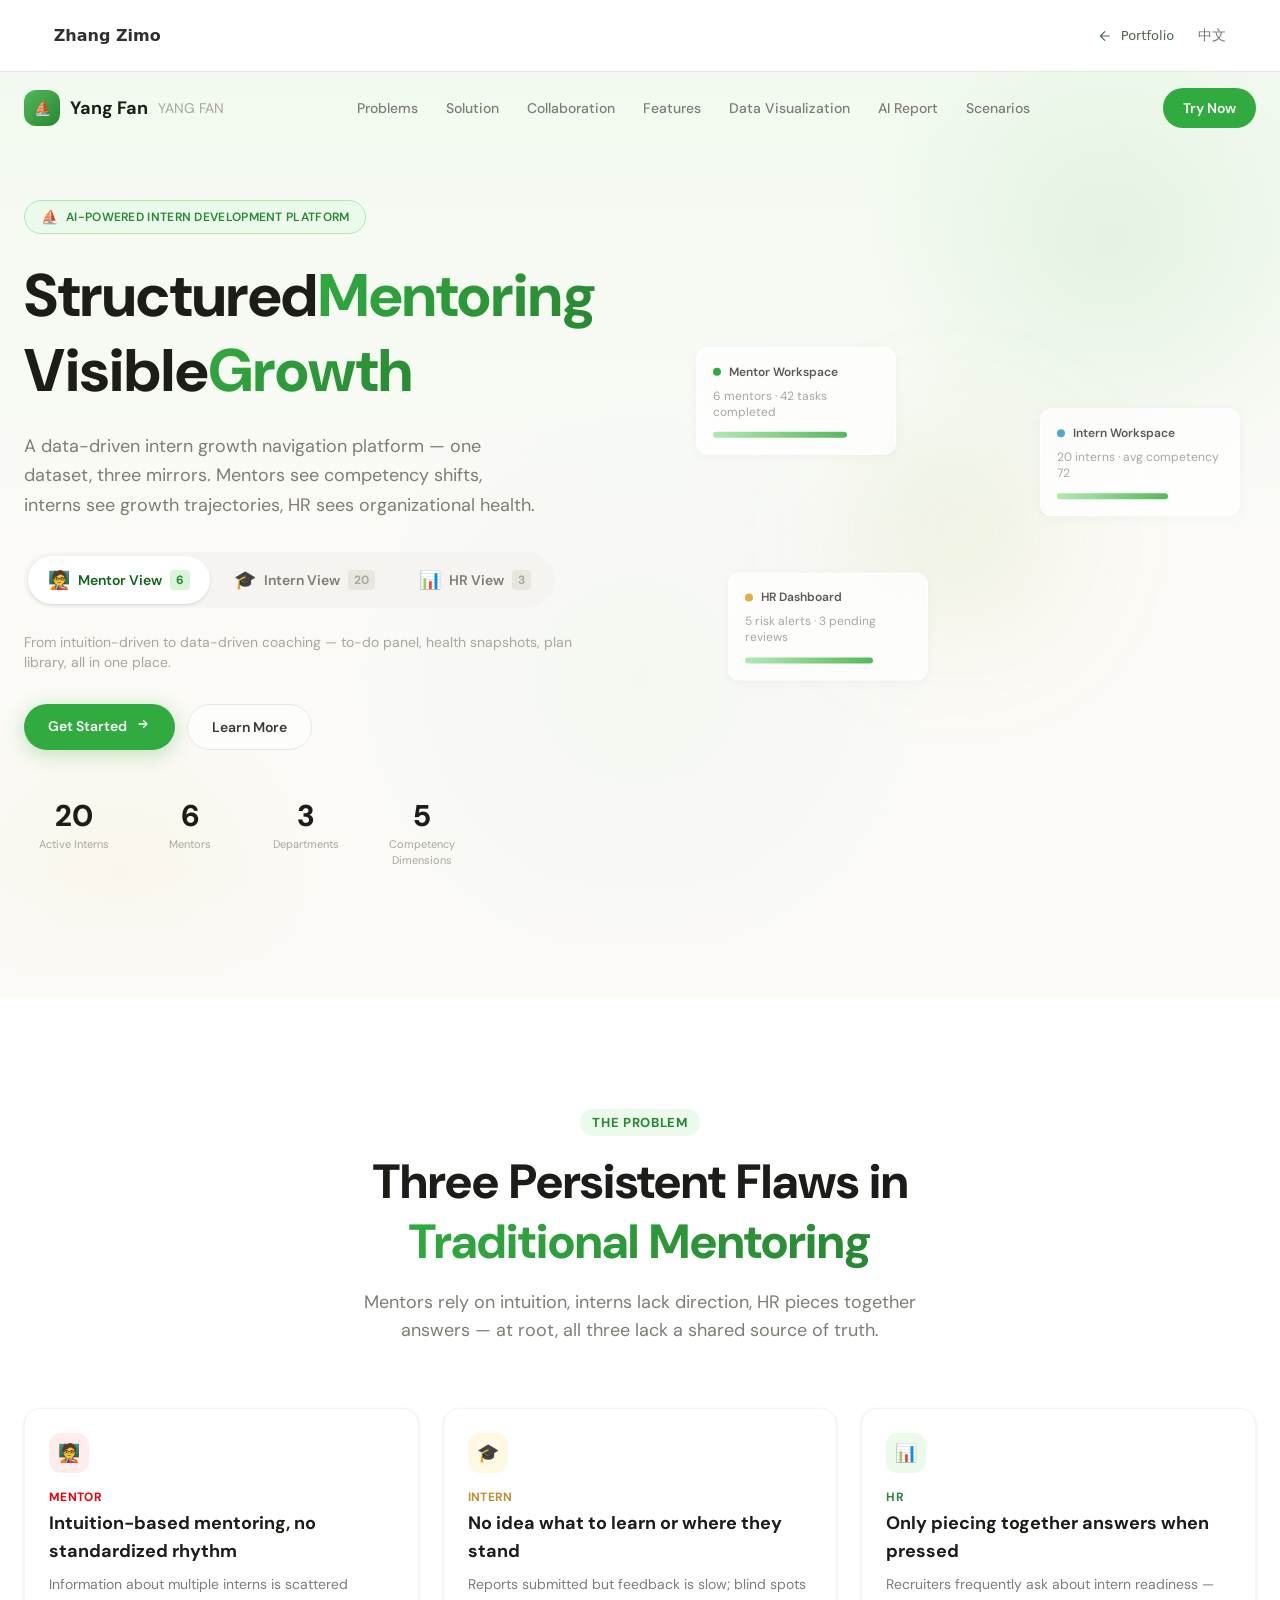
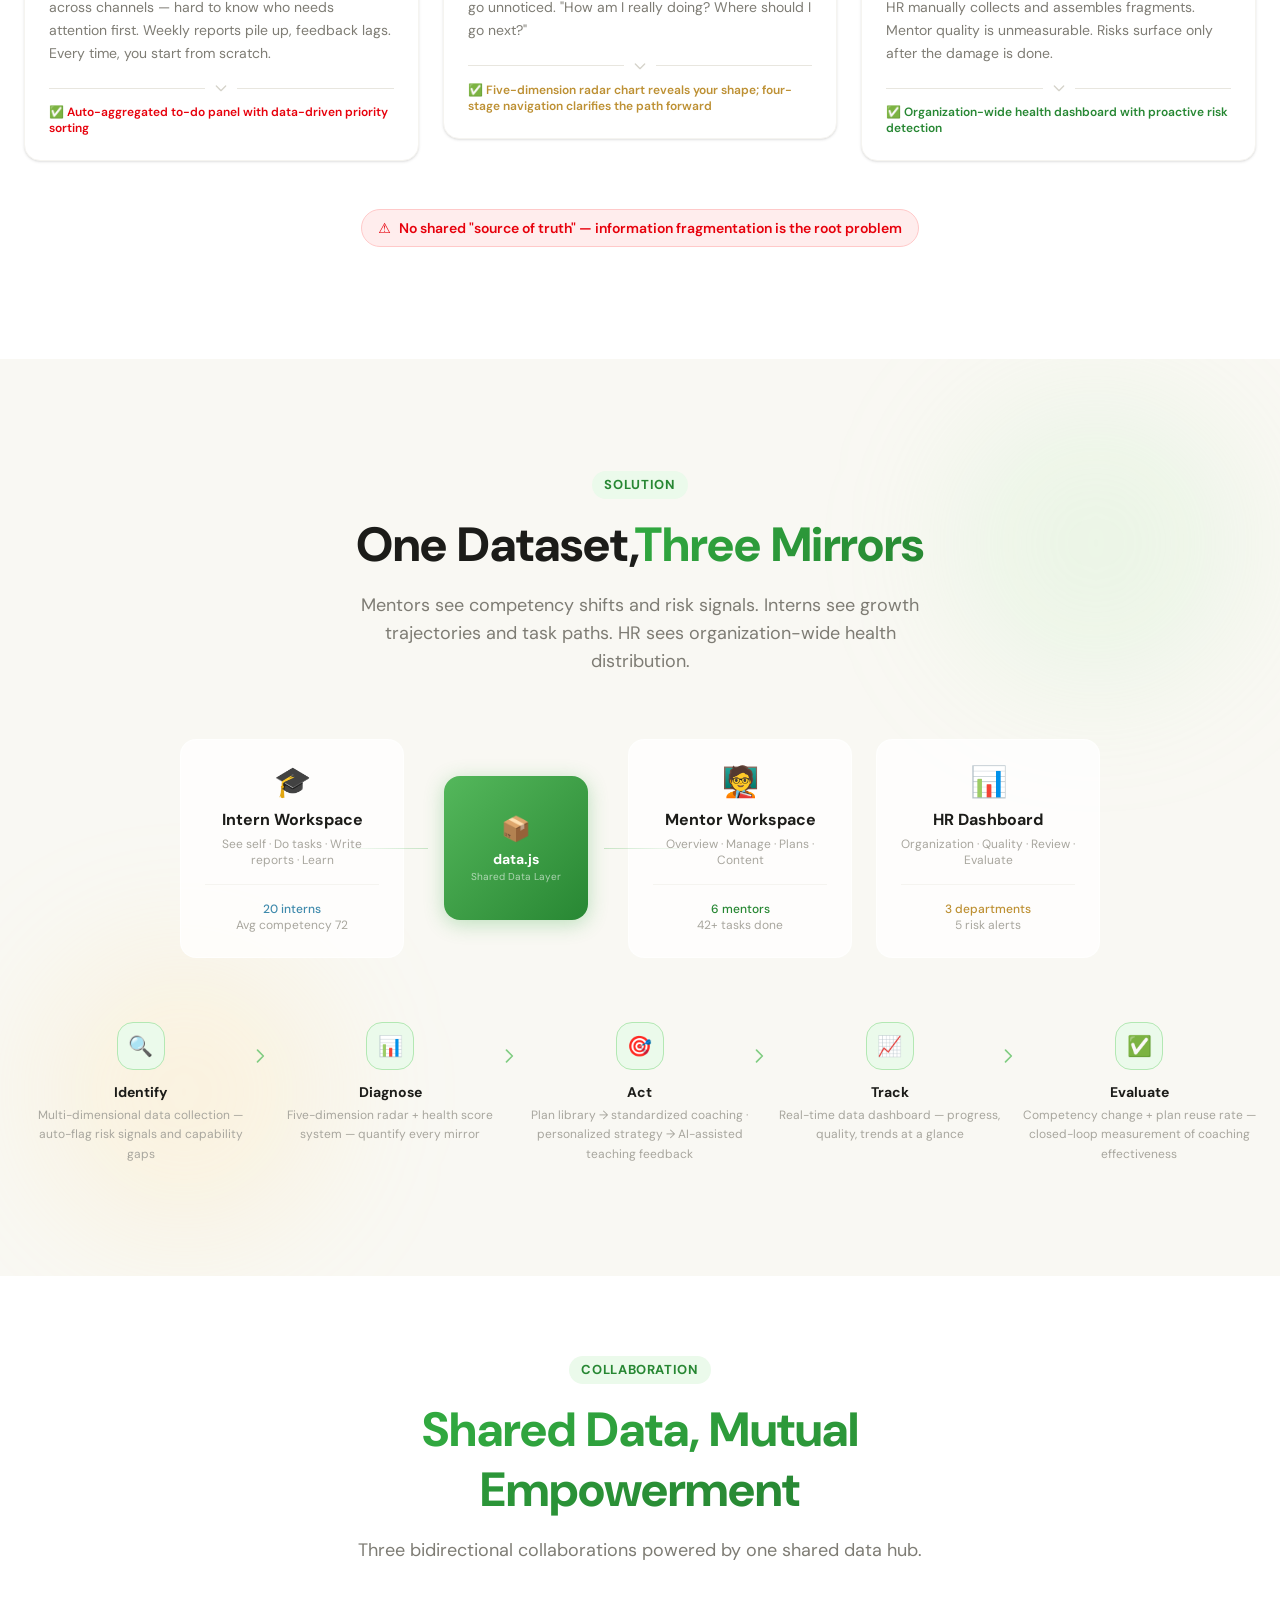
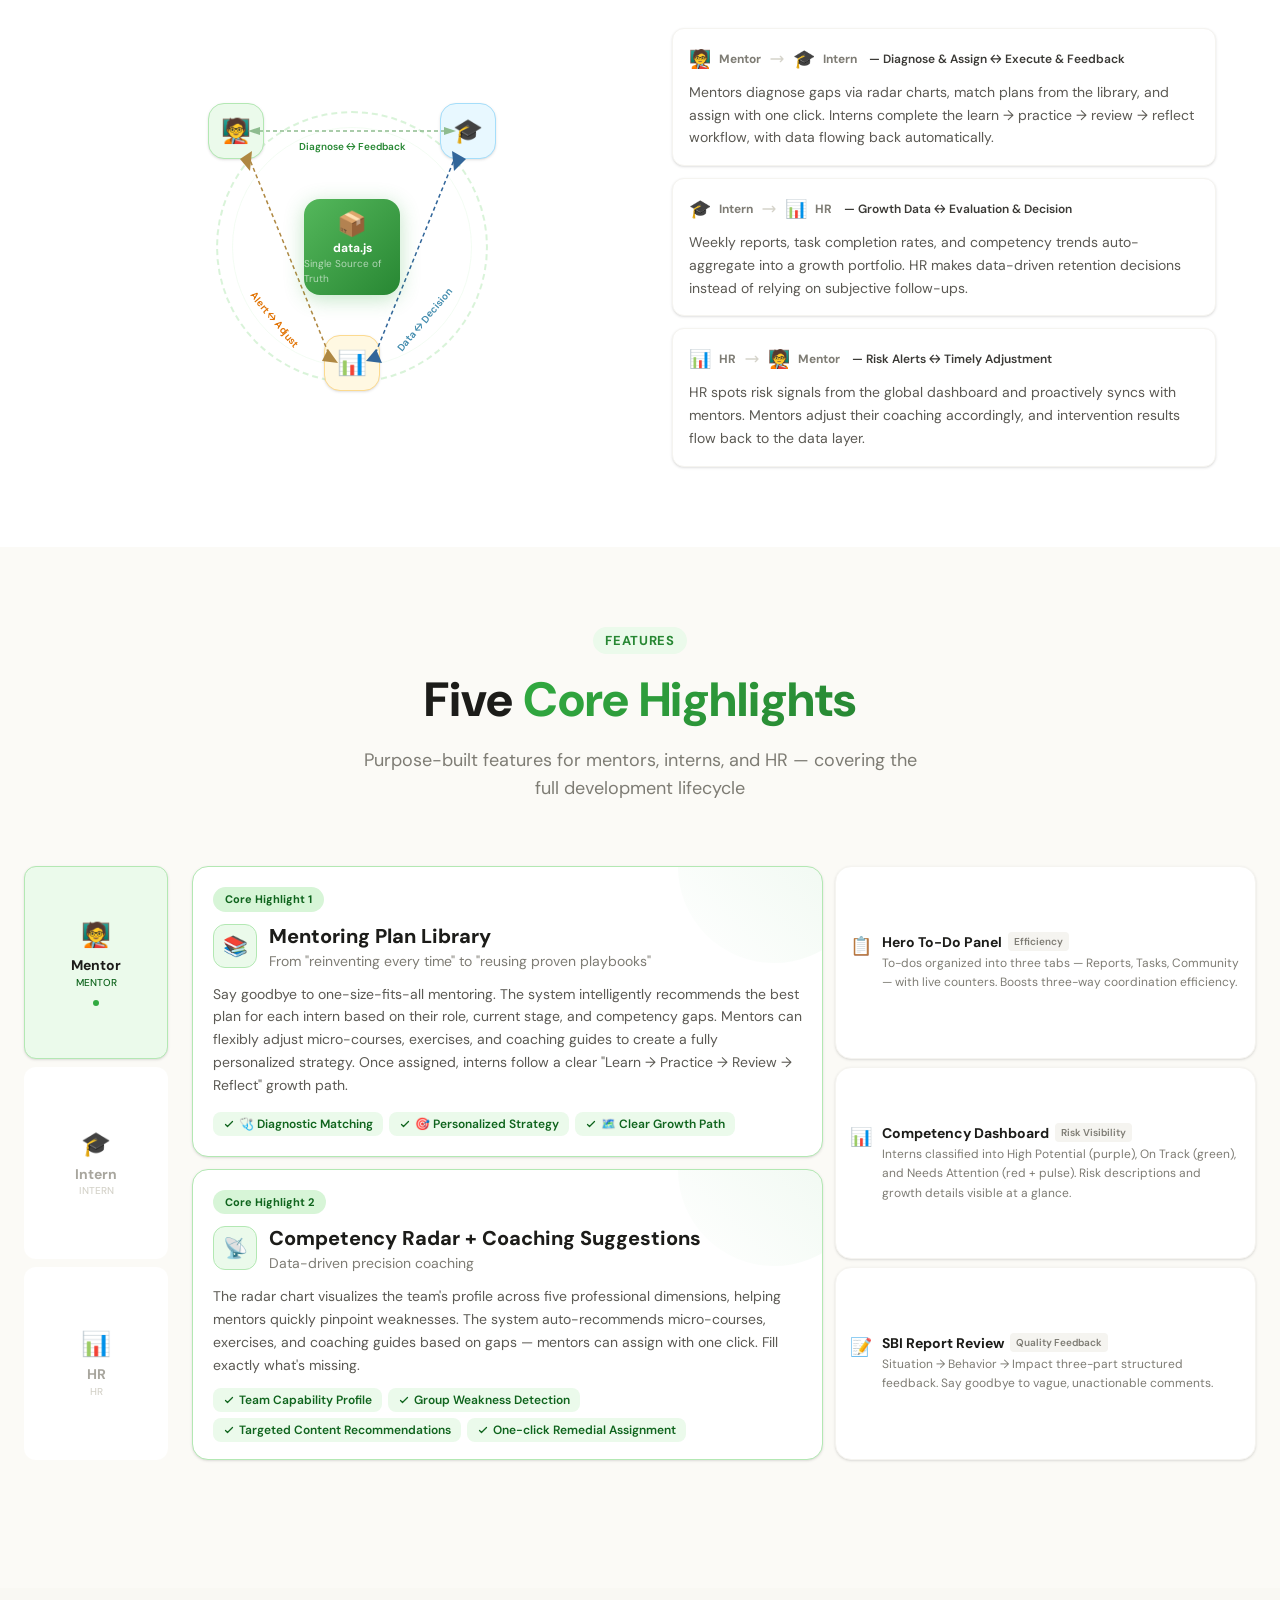
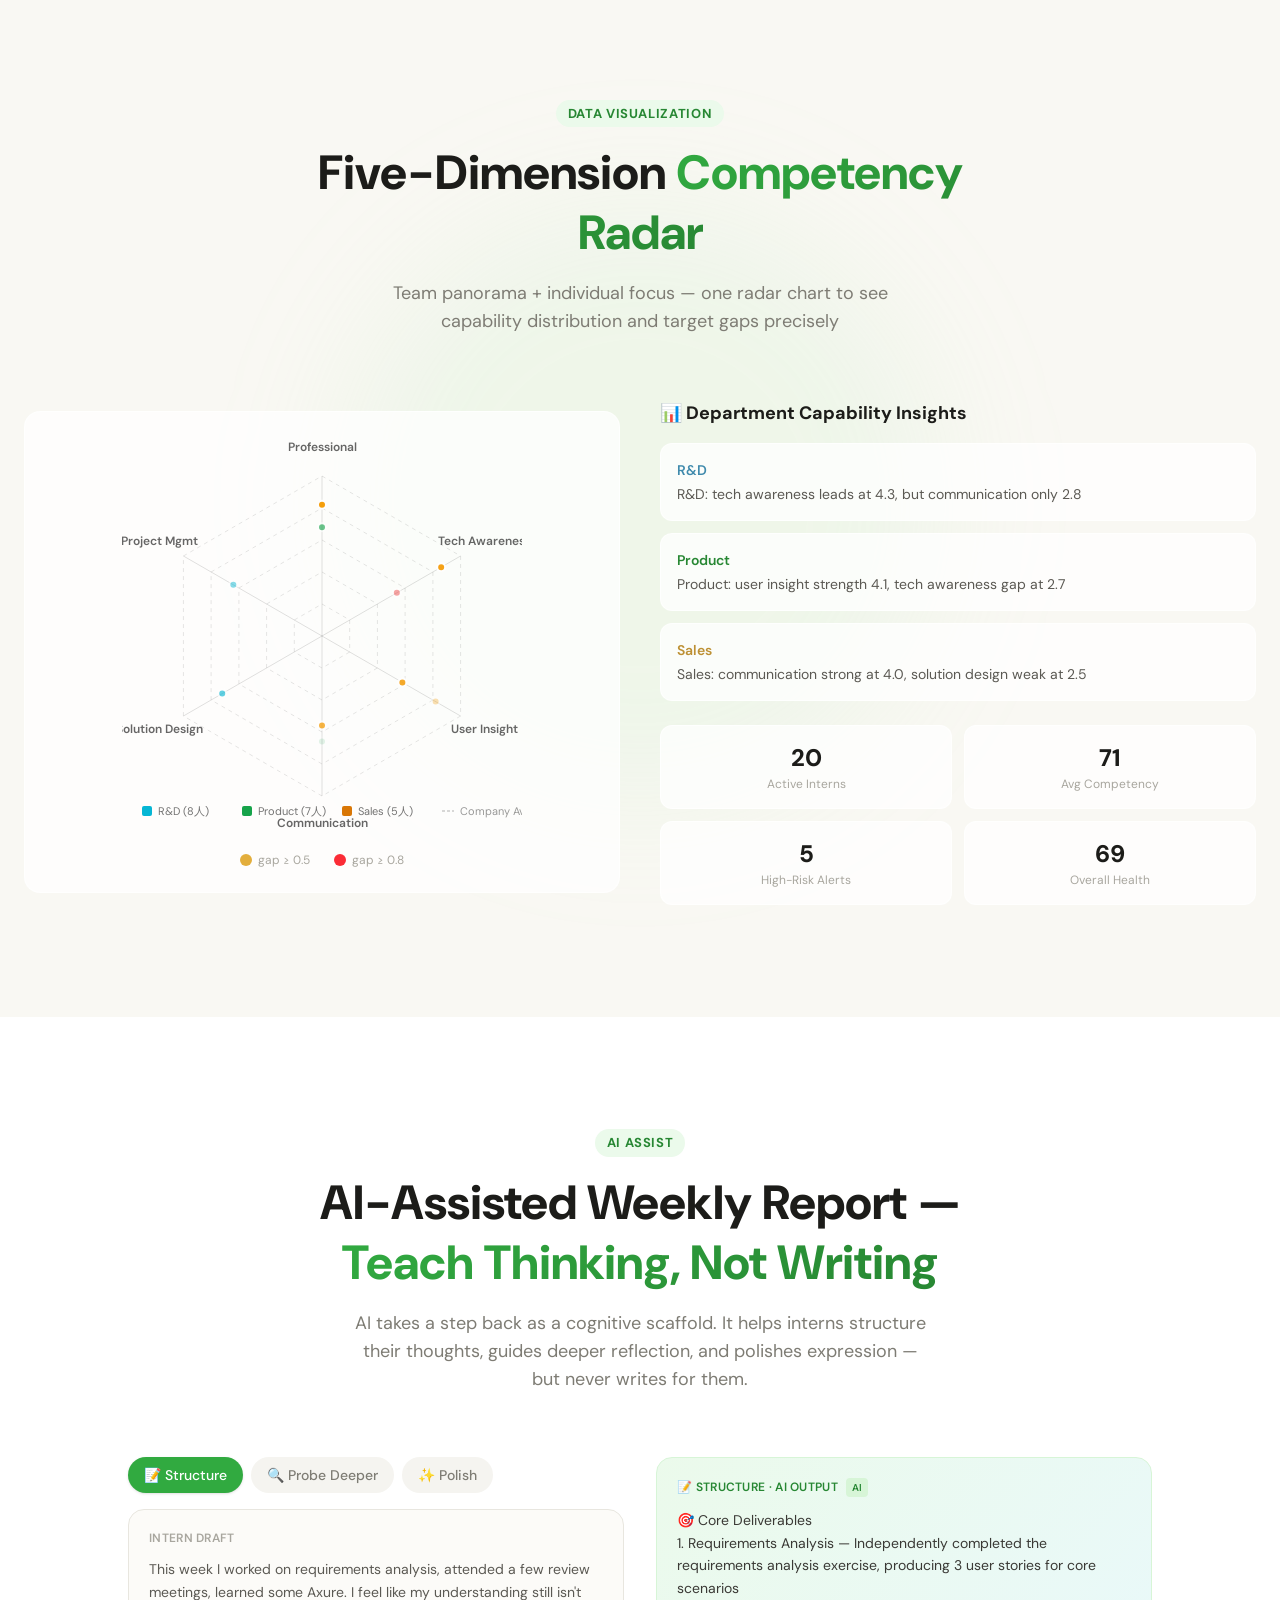
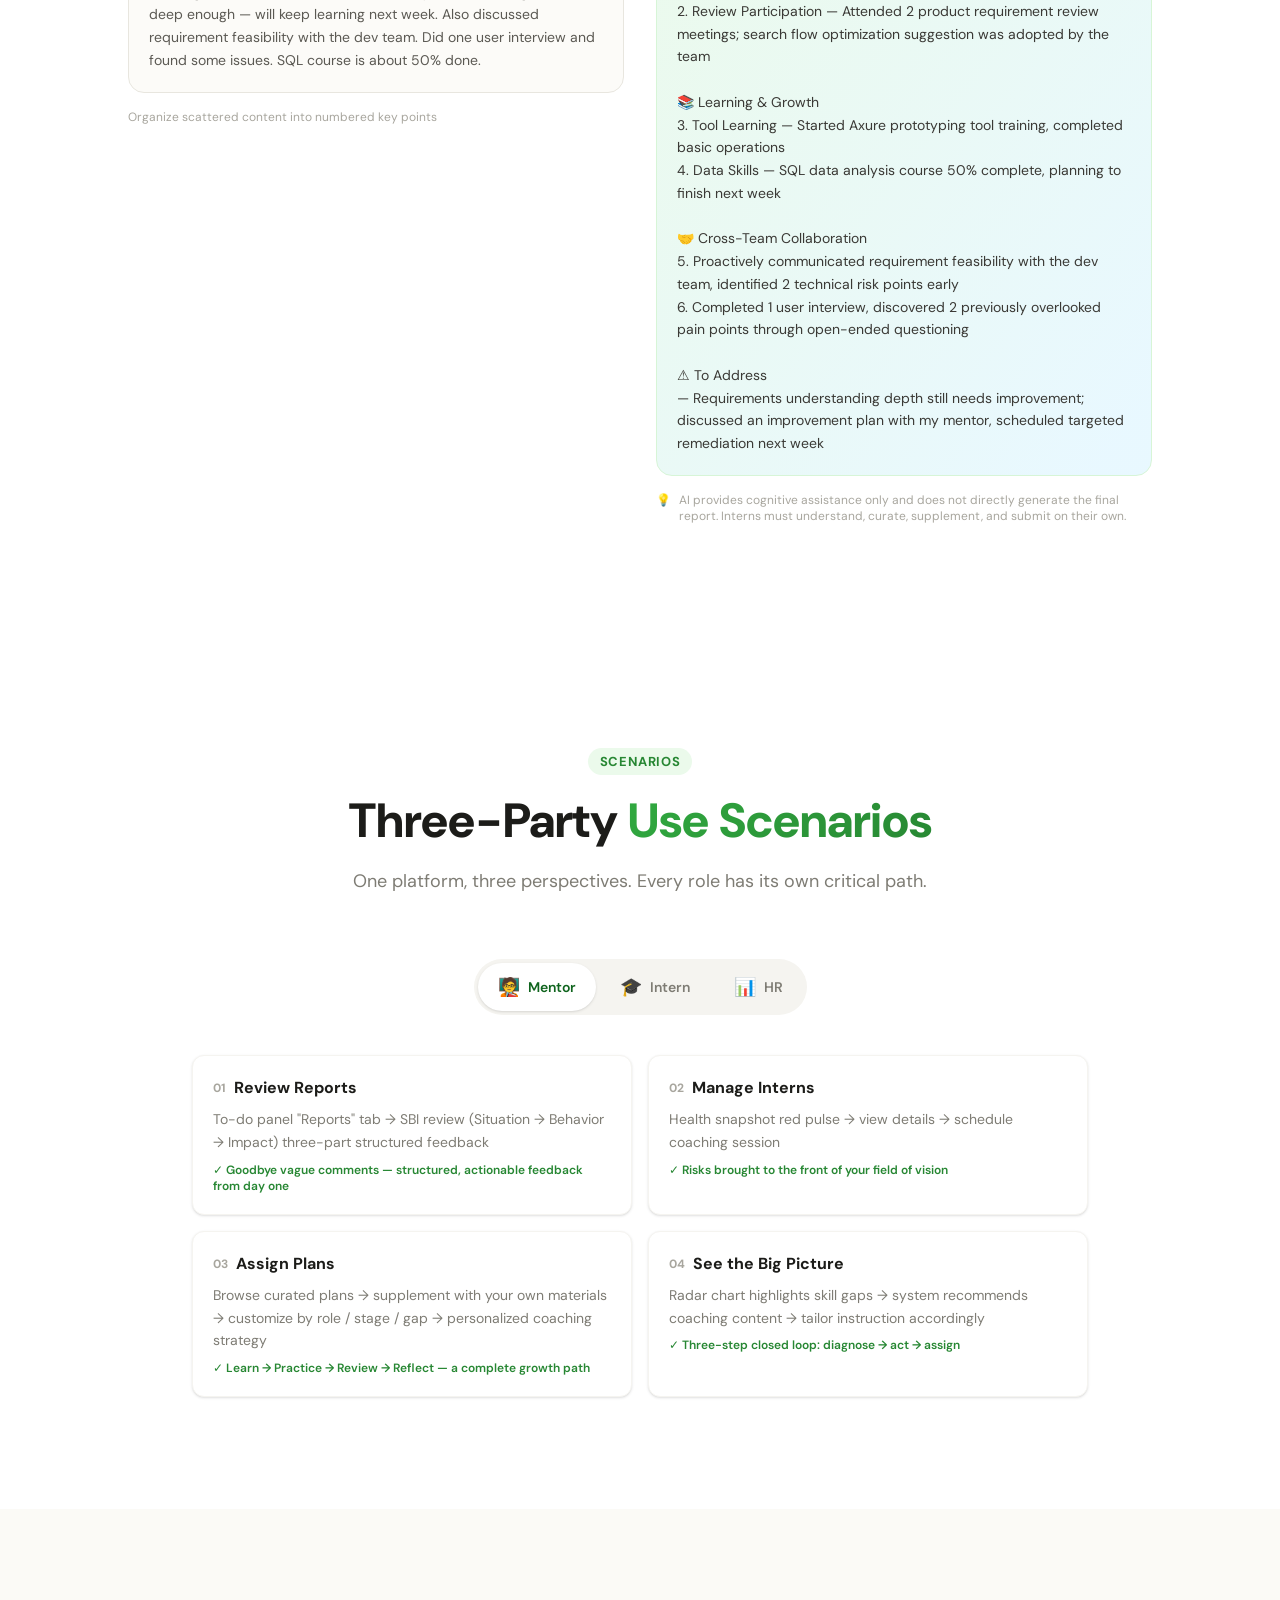
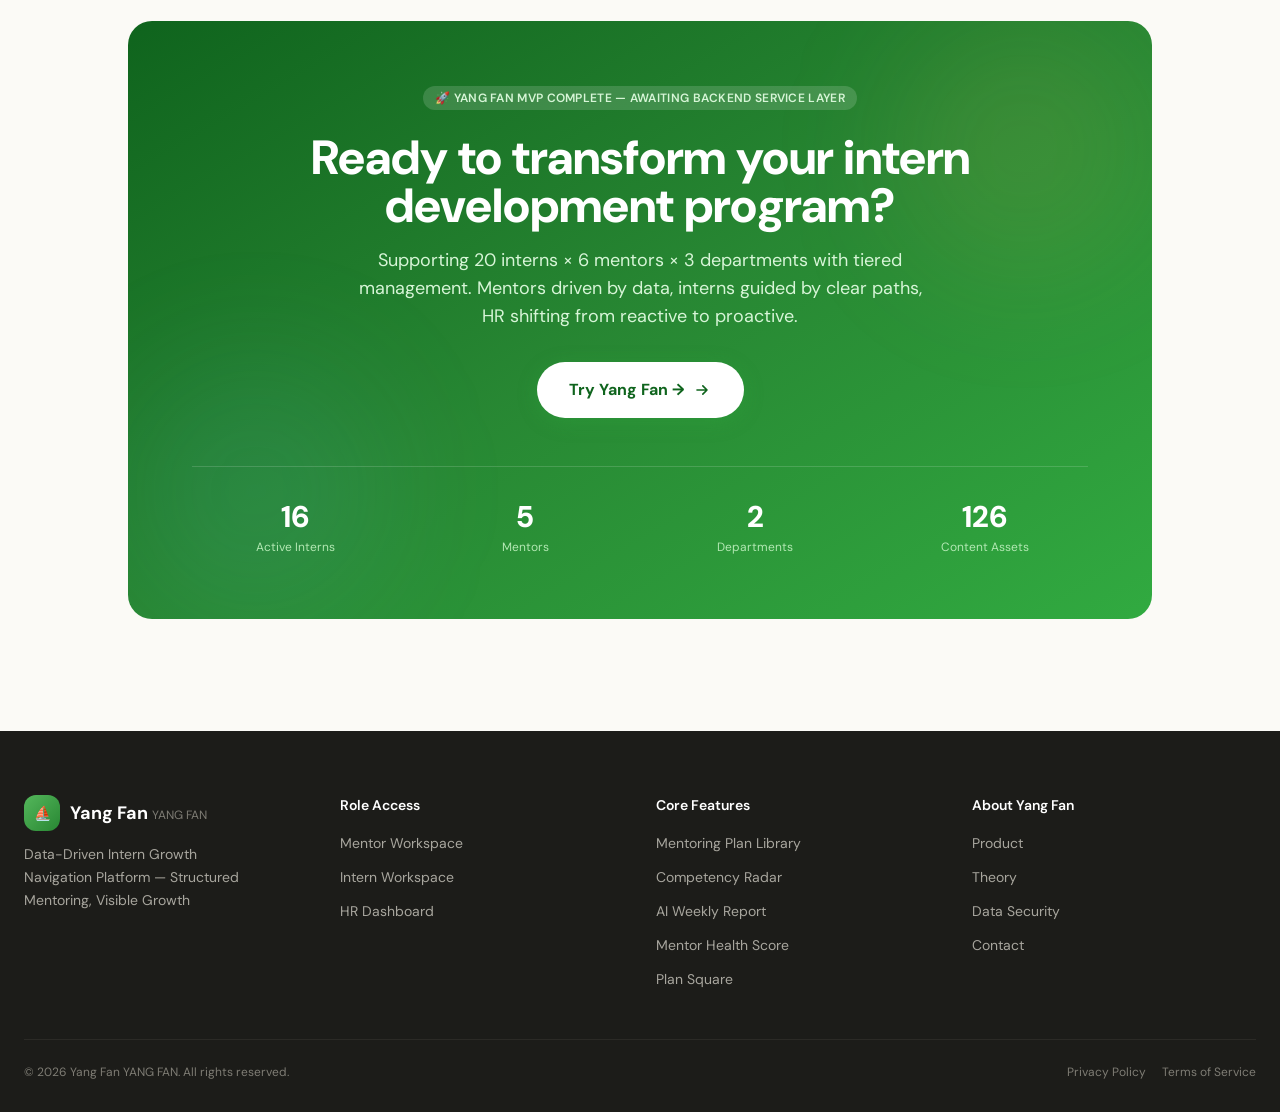
==== commit 00706251: "Add portfolio home and language navigation above YangFan project menu" ====
--- a/index.html
+++ b/index.html
@@ -9,8 +9,9 @@
   <link href="https://fonts.googleapis.com/css2?family=DM+Sans:opsz,wght@9..40,400;9..40,500;9..40,600;9..40,700;9..40,800&display=swap" rel="stylesheet" />
   <script type="module" crossorigin src="./assets/index-B3K6HtOh.js"></script>
   <link rel="stylesheet" crossorigin href="./assets/index-Dbjh-Jxw.css">
+<link rel="stylesheet" href="./portfolio-nav.css">
 </head>
-<body>
+<body class="portfolio-framed"><nav class="portfolio-return-nav" aria-label="Portfolio navigation"><div class="portfolio-return-inner"><a class="portfolio-return-name" href="https://xuan-213.github.io/" aria-label="Back to portfolio">Zhang Zimo</a><div class="portfolio-return-actions"><a class="portfolio-home" href="https://xuan-213.github.io/" aria-label="Back to portfolio"><svg width="16" height="16" viewBox="0 0 24 24" fill="none" stroke="currentColor" stroke-width="1.7" aria-hidden="true"><path d="M19 12H5m7-7-7 7 7 7"/></svg><span>Portfolio</span></a><a class="portfolio-language" href="https://xuan-213.github.io/yangfan-demo-zh/">中文</a></div></div></nav>
   <div id="root"></div>
 </body>
 </html>
--- a/portfolio-nav.css
+++ b/portfolio-nav.css
@@ -0,0 +1,13 @@
+
+:root{--portfolio-nav-height:72px}
+body.portfolio-framed{padding-top:var(--portfolio-nav-height)}
+.portfolio-return-nav{position:fixed;inset:0 0 auto;z-index:1000;height:var(--portfolio-nav-height);background:rgba(255,255,255,.96);border-bottom:1px solid #e6e6e6;backdrop-filter:blur(16px);font-family:Inter,system-ui,'Microsoft YaHei',sans-serif;color:#303030}
+.portfolio-return-inner{max-width:1440px;height:100%;padding:0 clamp(20px,4.2vw,60px);margin:auto;display:flex;align-items:center;justify-content:space-between;gap:16px}
+.portfolio-return-name{font-size:16px;font-weight:600;color:#303030;text-decoration:none;white-space:nowrap}
+.portfolio-return-actions{display:flex;align-items:center;gap:24px}
+.portfolio-language{font-size:14px;color:#737373;text-decoration:none;font-weight:500}
+.portfolio-home{display:flex;align-items:center;gap:8px;color:#4d6552;font-size:13px;text-decoration:none}
+.portfolio-return-nav a:hover{color:#258336}.portfolio-return-nav a:focus-visible{outline:2px solid #258336;outline-offset:5px;border-radius:4px}
+body.portfolio-framed nav.fixed{top:var(--portfolio-nav-height)!important}
+body.portfolio-framed section[id]{scroll-margin-top:calc(var(--portfolio-nav-height) + 88px)}
+@media(max-width:480px){:root{--portfolio-nav-height:60px}.portfolio-return-actions{gap:16px}.portfolio-home span{display:none}}
